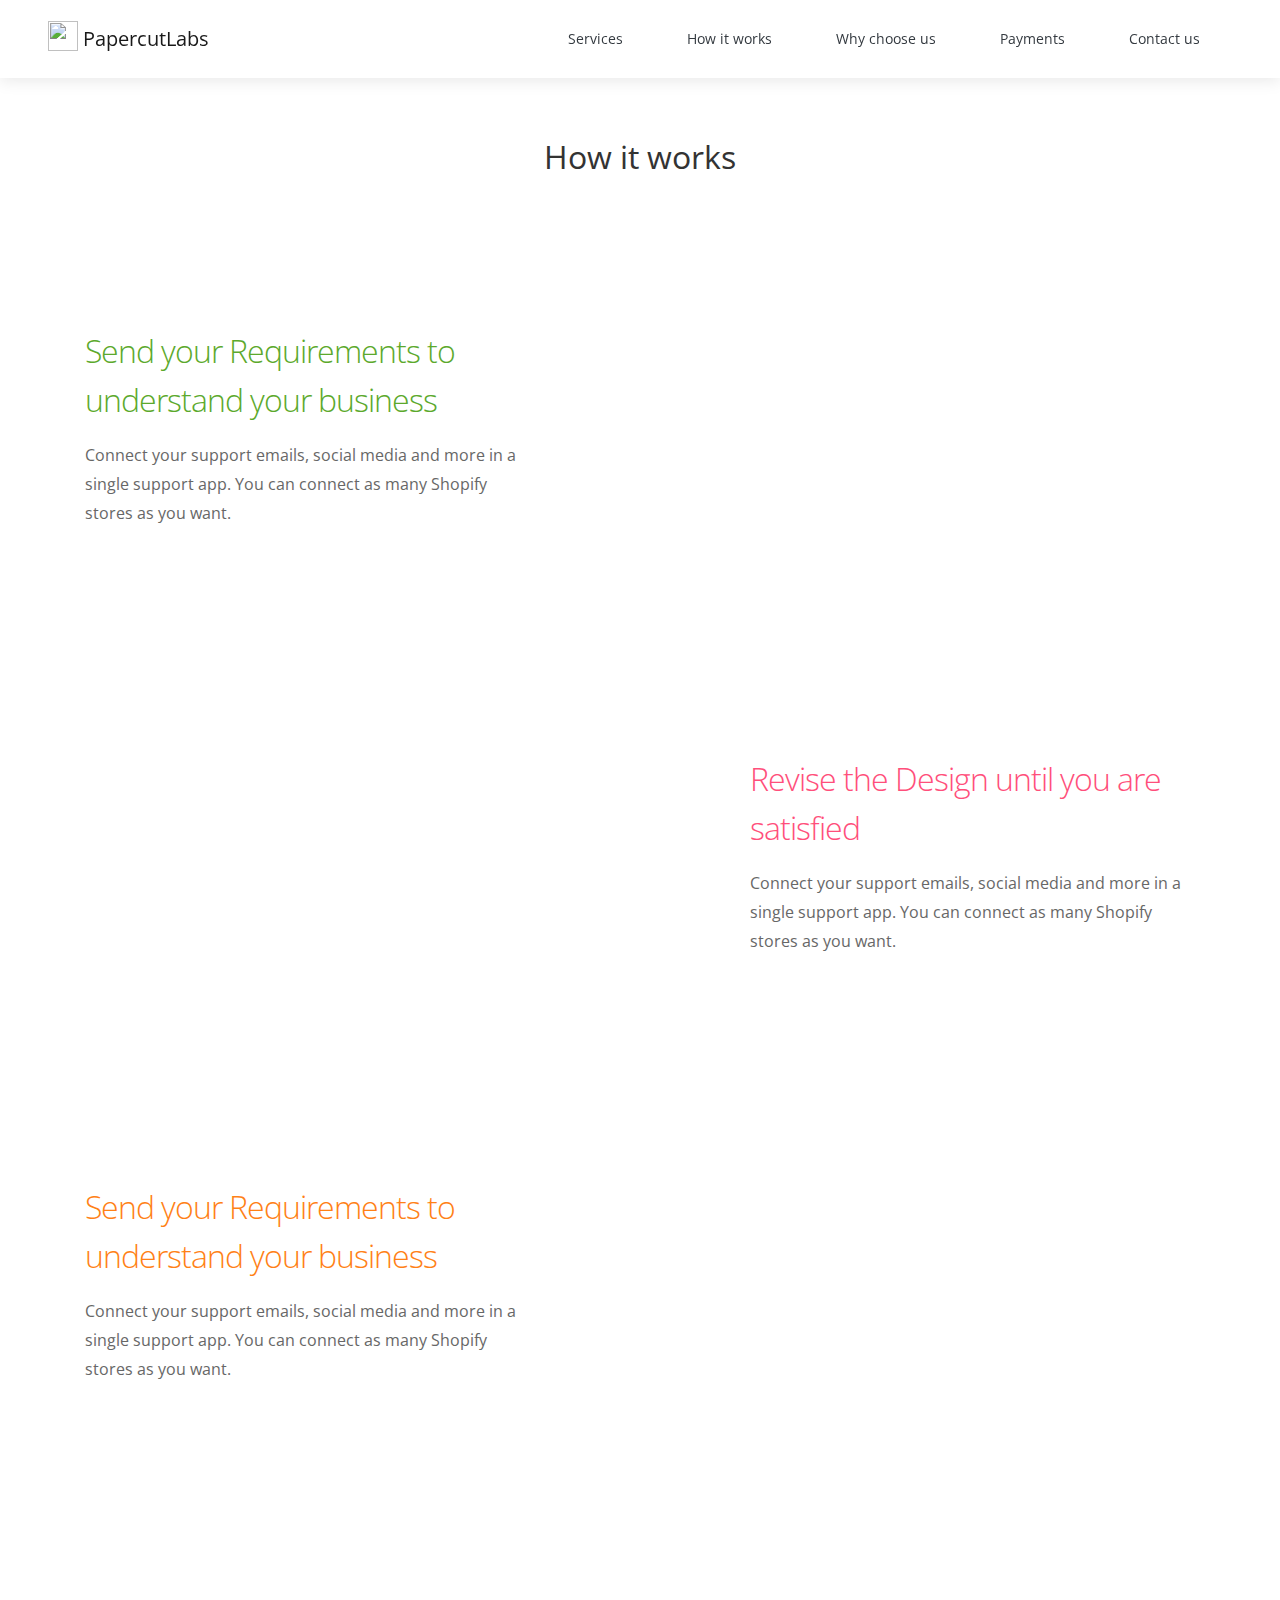
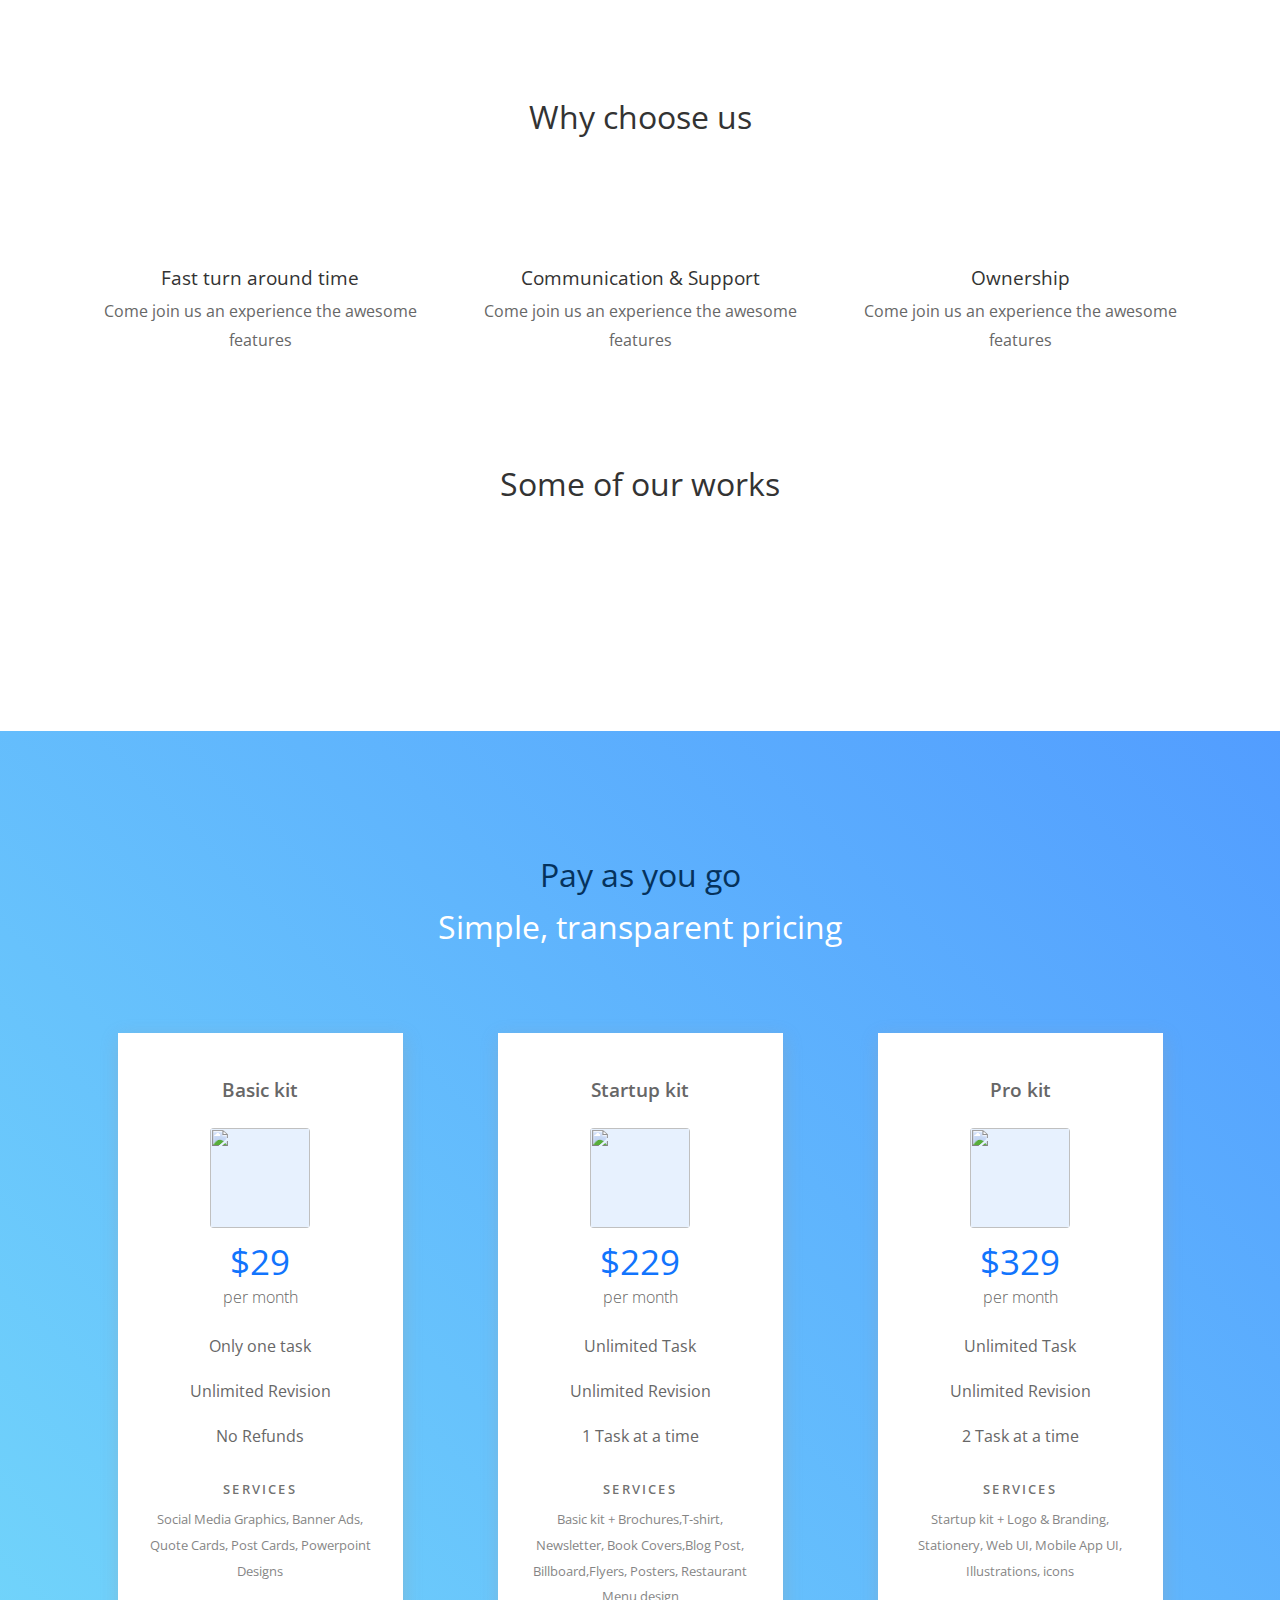
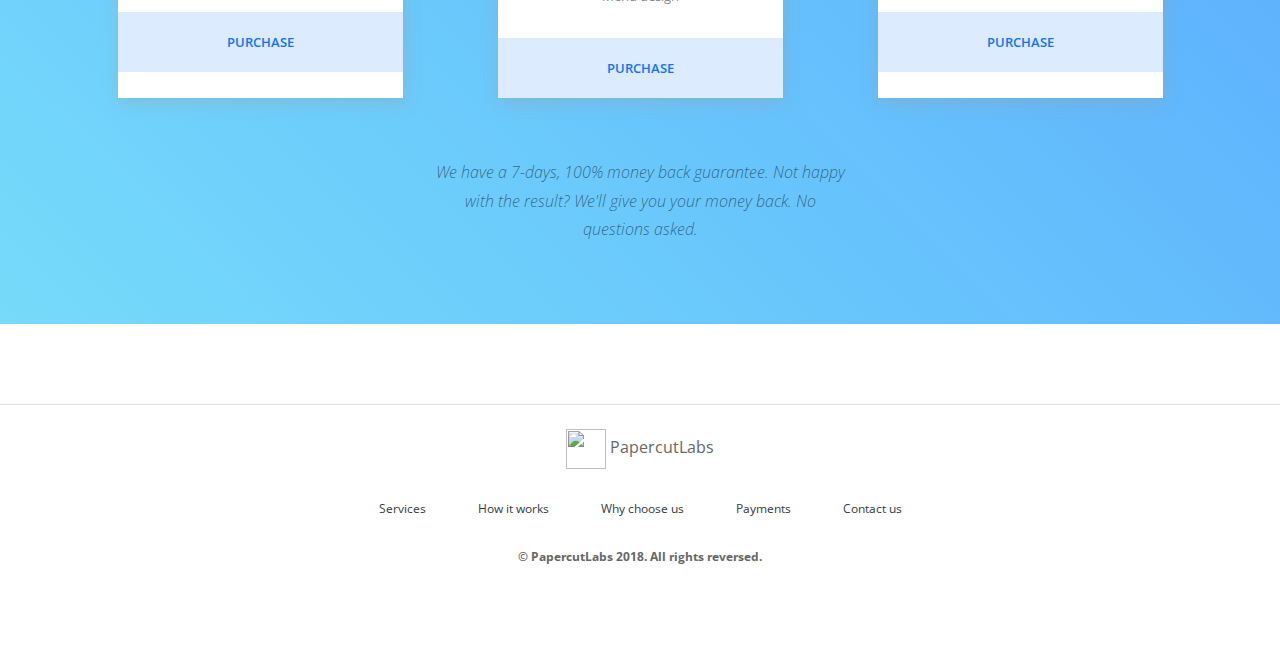
==== index.html @ 631c7479 "Footer added" ====
<!DOCTYPE html>
<html>
  <head>
    <meta charset="UTF-8"/>
    <meta name="viewport" content="width=device-width, initial-scale=1.0"/>
    <meta http-equiv="X-UA-Compatible" content="ie=edge"/>
    <link rel="stylesheet" href="https://maxcdn.bootstrapcdn.com/bootstrap/4.0.0/css/bootstrap.min.css"/>
    <link rel="stylesheet" href="https://fonts.googleapis.com/css?family=Open+Sans:300,400,600"/>
    <meta name="description" content="PapercutLabs Design Agency uses design, digital and social media for Branding. We are the top digital branding agency and design studio in Hyderabad. Search Engine Optimization, Branding, Graphic Design, Social Media Marketing, Website Design and Development, Digital Design Marketing, Product Design,Print Design and Logo Design are the various services that we offer."/>
    <meta name="description" content="PapercutLabs design Agency helps Brands and Businesses Gain a Competitive Advantage in the Connected World using digital, social media marketing and Design for Branding. Web and Mobile Design, Android Apps and iOS Development, Logo Design, Brand Strategy and Online Business Marketing are solutions we offer. We are the Best Digital Media Branding and Design agency in Hyderabad"/>
    <link rel="canonical" href="http://papercutlabs.co/"/>
    <meta property="og:locale" content="en_US"/>
    <meta property="og:type" content="website"/>
    <meta property="og:title" content="PapercutLabs Design Agency | Design and Branding Agency in Hyderabad."/>
    <meta property="og:description" content="PapercutLabs design Agency helps Brands and Businesses Gain a Competitive Advantage in the Connected World using affordable digital, social media marketing and Design for Branding. Web and Mobile Design, Android Apps and iOS Development, Logo Design, Brand Strategy and Online Business Marketing are solutions we offer. We are the Best Digital Media Branding and Design agency in Hyderabad."/>
    <meta property="og:url" content="http://papercutlabs.co/"/>
    <meta property="og:site_name" content="PapercutLabs design Agency"/>
    <meta name="twitter:card" content="summary"/>
    <meta name="twitter:description" content="PapercutLabs design Agency helps Brands and Businesses Gain a Competitive Advantage in the Connected World using affordable digital, social media marketing and Design for Branding. Web and Mobile Design, Android Apps and iOS Development, Logo Design, Brand Strategy and Online Business Marketing are solutions we offer. We are the Best Digital Media Branding and Design agency in Hyderabad."/>
    <meta name="twitter:title" content="PapercutLabs Design Agency | Design and Branding Agency in Hyderabad."/>
    <link rel="stylesheet" href="assets/css/main.css"/>
    <title>PapercutLabs Design Agency | Design and Branding Agency in Hyderabad.</title>
    <link rel="stylesheet" href="https://use.fontawesome.com/releases/v5.0.13/css/all.css" integrity="sha384-DNOHZ68U8hZfKXOrtjWvjxusGo9WQnrNx2sqG0tfsghAvtVlRW3tvkXWZh58N9jp" crossorigin="anonymous">
  </head>
  <body>
    <!-- header -->
    <nav class="navbar navbar-expand-lg navbar-light bg-white fixed-top header">
      <a class="navbar-brand" href="#">
        <img src="assets/img/papercut_logo.png" width="30" height="30" class="d-inline-block align-top" alt="">
        PapercutLabs
      </a>
      <button class="navbar-toggler" type="button" data-toggle="collapse" data-target="#navbarSupportedContent" aria-controls="navbarSupportedContent" aria-expanded="false" aria-label="Toggle navigation">
        <span class="navbar-toggler-icon"></span>
      </button>
    
      <div class="collapse navbar-collapse" id="navbarSupportedContent">
        <ul class="navbar-nav ml-auto">
          <li class="nav-item mx-4 fs-14">
            <a class="nav-link text-dark" href="#">Services</a>
          </li>
          <li class="nav-item mx-4 fs-14">
            <a class="nav-link text-dark" href="#how-it-works">How it works</a>
          </li>
          <li class="nav-item mx-4 fs-14">
            <a class="nav-link text-dark" href="#why-choose-us">Why choose us</a>
          </li>
          <li class="nav-item mx-4 fs-14">
            <a class="nav-link text-dark" href="#payments">Payments</a>
          </li>
          <li class="nav-item mx-4 fs-14">
            <a class="nav-link text-dark" href="#contact-us">Contact us</a>
          </li>
        </ul>
      </div>
    </nav>
    <!-- / header -->
    <div class="container">
      <section id="how-it-works" class="how-it-works pt-8">
        <div class="section-title text-center">
          <p>How it works</p>
        </div>
        <div class="row text-block">
          <div class="col-md-5"><img src="assets/img/rocket.png" alt=""/>
            <div class="para-title">
              <h1 class="heading-green">Send your Requirements to understand your business</h1>
            </div>
            <p>Connect your support emails, social media and more in a single support app. You can connect as many Shopify stores as you want. </p>
          </div>
          <div class="col-md-5 offset-md-2">
            <div class="content-img"><img src="assets/img/typing.png" alt="" class="img-fluid"/></div>
          </div>
        </div>
        <div class="row text-block">
          <div class="col-md-5">
            <div class="content-img"><img src="assets/img/explaining.png" alt="" class="img-fluid"/></div>
          </div>
          <div class="col-md-5 offset-md-2"><img src="assets/img/settings.png" alt=""/>
            <div class="para-title">
              <h1 class="heading-red">Revise the Design until you are satisfied</h1>
            </div>
            <p>Connect your support emails, social media and more in a single support app. You can connect as many Shopify stores as you want. </p>
          </div>
        </div>
        <div class="row text-block">
          <div class="col-md-5"><img src="assets/img/delivery.png" alt=""/>
            <div class="para-title">
              <h1 class="heading-orange">Send your Requirements to understand your business</h1>
            </div>
            <p>Connect your support emails, social media and more in a single support app. You can connect as many Shopify stores as you want. </p>
          </div>
          <div class="col-md-5 offset-md-2">
            <div class="content-img"><img src="assets/img/handshake.png" alt="" class="img-fluid"/></div>
          </div>
        </div>
      </section>
      <section id="why-choose-us" class="why-choose-us pt-8">
        <div class="section-title text-center">
          <p>Why choose us</p>
        </div>
        <div class="row text-block">
          <div class="col-md-4 text-center"><img src="assets/img/flash.png" alt=""/>
            <p class="head-title">Fast turn around time</p>
            <p class="content">Come join us an experience the awesome features</p>
          </div>
          <div class="col-md-4 text-center"><img src="assets/img/communication.png" alt=""/>
            <p class="head-title">Communication & Support</p>
            <p class="content">Come join us an experience the awesome features</p>
          </div>
          <div class="col-md-4 text-center"><img src="assets/img/badge.png" alt=""/>
            <p class="head-title">Ownership</p>
            <p class="content">Come join us an experience the awesome features</p>
          </div>
        </div>
      </section>
      <section class="our-work mb-80">
        <div class="section-title text-center">
          <p>Some of our works</p>
        </div>
        <div class="row img-grid">
          <div class="row mb-20">
            <div class="col-md-4 col-sm-12"><img src="assets/img/work1.png" alt=""/></div>
            <div class="col-md-4 col-sm-12"><img src="assets/img/work2.png" alt=""/></div>
            <div class="col-md-4 col-sm-12"><img src="assets/img/work3.png" alt=""/></div>
          </div>
          <div class="row">
            <div class="col-md-4 col-sm-12"><img src="assets/img/work21.png" alt=""/></div>
            <div class="col-md-4 col-sm-12"><img src="assets/img/work22.png" alt=""/></div>
            <div class="col-md-4 col-sm-12"><img src="assets/img/work2.png" alt=""/></div>
          </div>
        </div>
      </section>
    </div>
    <section id="payments" class="payments pt-8">
      <div class="container">
        <div class="section-title text-center">
          <p class="black-text">Pay as you go</p>
          <p class="normal-text">Simple, transparent pricing</p>
        </div>
        <div class="section-payments row justify-content-around">
          <div class="col-lg-3 col-sm-12 payment-card text-center">
            <p class="card-title">Basic kit</p><img src="" alt="" class="rounded"/>
            <p class="pricing">$29</p>
            <p class="per-month">per month</p>
            <ul class="task-list">
              <li>Only one task</li>
              <li>Unlimited Revision</li>
              <li>No Refunds</li>
            </ul>
            <div class="services">
              <p class="head-title">services</p>
              <p class="content">Social Media Graphics, Banner Ads, Quote Cards, Post Cards, Powerpoint Designs</p>
            </div><a href="#" class="btn btn-blue">purchase</a>
          </div>
          <div class="col-lg-3 col-sm-12 payment-card text-center">
            <p class="card-title">Startup kit</p><img src="" alt="" class="rounded"/>
            <p class="pricing">$229</p>
            <p class="per-month">per month</p>
            <ul class="task-list">
              <li>Unlimited Task</li>
              <li>Unlimited Revision</li>
              <li>1 Task at a time</li>
            </ul>
            <div class="services">
              <p class="head-title">services</p>
              <p class="content">Basic kit + Brochures,T-shirt, Newsletter, Book Covers,Blog Post, Billboard,Flyers, Posters, Restaurant Menu design</p>
            </div><a href="#" class="btn btn-blue">purchase</a>
          </div>
          <div class="col-lg-3 col-sm-12 payment-card text-center">
            <p class="card-title">Pro kit</p><img src="" alt="" class="rounded"/>
            <p class="pricing">$329</p>
            <p class="per-month">per month</p>
            <ul class="task-list">
              <li>Unlimited Task</li>
              <li>Unlimited Revision</li>
              <li>2 Task at a time</li>
            </ul>
            <div class="services">
              <p class="head-title">services</p>
              <p class="content">Startup kit + Logo & Branding, Stationery, Web UI, Mobile App UI, Illustrations, icons</p>
            </div><a href="#" class="btn btn-blue">purchase</a>
          </div>
        </div>
        <div class="note text-center">
          <p>We have a 7-days, 100% money back guarantee. Not happy with the result? We'll give you your money back. No questions asked.</p>
        </div>
      </div>
    </section>
    <!-- Footer -->
    <section class="border-top mb-0 p-4 text-center">
      <img src="assets/img/papercut_logo.png" width="40" height="40" /> PapercutLabs 
      <div class="m-4">
        <a href="#services" class="fs-12 text-dark mx-4">Services</a>
        <a href="#how-it-works" class="fs-12 text-dark mx-4">How it works</a>
        <a href="#why-choose-us" class="fs-12 text-dark mx-4">Why choose us</a>
        <a href="#payments" class="fs-12 text-dark mx-4">Payments</a>
        <a href="#contact-us" class="fs-12 text-dark mx-4">Contact us</a>
      </div>
      <div class="fs-12 font-weight-bold">
        &copy; PapercutLabs 2018. All rights reversed.
      </div>
      <div class="m-4">
        <i class="fab fa-facebook-square mx-3"></i>
        <i class="fab fa-twitter mx-3"></i>
        <i class="fab fa-instagram mx-3"></i>
      </div>
    </section>
    <!-- / Footer -->
    <script type="text/javascript" src="https://cdnjs.cloudflare.com/ajax/libs/smooth-scroll/12.1.5/js/smooth-scroll.min.js"></script>
    <script>var scroll = new SmoothScroll('a[href*="#"]');</script>
  </body>
</html>
---- assets/css/main.css ----
@font-face {
  font-family: 'Fira Sans';
  font-style: normal;
  font-weight: 400;
  src: local("Fira Sans"), local("FiraSans-Regular"), url(http://fonts.gstatic.com/s/firasans/v5/EjsrzDkQUQCDwsBtLpcVQZBw1xU1rKptJj_0jans920.woff2) format("woff2");
  unicode-range: U+0000-00FF, U+0131, U+0152-0153, U+02C6, U+02DA, U+02DC, U+2000-206F, U+2074, U+20AC, U+2212, U+2215, U+E0FF, U+EFFD, U+F000; }

@font-face {
  font-family: 'Fira Sans';
  font-style: normal;
  font-weight: 700;
  src: local("Fira Sans Bold"), local("FiraSans-Bold"), url(http://fonts.gstatic.com/s/firasans/v5/DugPdSljmOTocZOR2CItOhampu5_7CjHW5spxoeN3Vs.woff2) format("woff2");
  unicode-range: U+0000-00FF, U+0131, U+0152-0153, U+02C6, U+02DA, U+02DC, U+2000-206F, U+2074, U+20AC, U+2212, U+2215, U+E0FF, U+EFFD, U+F000; }

@font-face {
  font-family: 'Fira Mono';
  font-style: normal;
  font-weight: 400;
  src: local("Fira Mono"), local("FiraMono"), url(http://fonts.gstatic.com/s/firamono/v3/SlRWfq1zeqXiYWAN-lnG-pBw1xU1rKptJj_0jans920.woff2) format("woff2");
  unicode-range: U+0000-00FF, U+0131, U+0152-0153, U+02C6, U+02DA, U+02DC, U+2000-206F, U+2074, U+20AC, U+2212, U+2215, U+E0FF, U+EFFD, U+F000; }

/*! normalize.css v3.0.2 | MIT License | git.io/normalize */
html {
  font-family: sans-serif;
  -ms-text-size-adjust: 100%;
  -webkit-text-size-adjust: 100%; }

body {
  margin: 0; }

article,
aside,
details,
figcaption,
figure,
footer,
header,
hgroup,
main,
menu,
nav,
section,
summary {
  display: block; }

audio,
canvas,
progress,
video {
  display: inline-block;
  vertical-align: baseline; }

audio:not([controls]) {
  display: none;
  height: 0; }

[hidden],
template {
  display: none; }

a {
  background-color: transparent; }

a:active,
a:hover {
  outline: 0; }

abbr[title] {
  border-bottom: 1px dotted; }

b,
strong {
  font-weight: bold; }

dfn {
  font-style: italic; }

h1 {
  font-size: 2em;
  margin: 0.67em 0; }

mark {
  background: #ff0;
  color: #000; }

small {
  font-size: 80%; }

sub,
sup {
  font-size: 75%;
  line-height: 0;
  position: relative;
  vertical-align: baseline; }

sup {
  top: -0.5em; }

sub {
  bottom: -0.25em; }

img {
  border: 0; }

svg:not(:root) {
  overflow: hidden; }

figure {
  margin: 1em 40px; }

hr {
  -moz-box-sizing: content-box;
  box-sizing: content-box;
  height: 0; }

pre {
  overflow: auto; }

code,
kbd,
pre,
samp {
  font-family: monospace, monospace;
  font-size: 1em; }

button,
input,
optgroup,
select,
textarea {
  color: inherit;
  font: inherit;
  margin: 0; }

button {
  overflow: visible; }

button,
select {
  text-transform: none; }

button,
html input[type="button"],
input[type="reset"],
input[type="submit"] {
  -webkit-appearance: button;
  cursor: pointer; }

button[disabled],
html input[disabled] {
  cursor: default; }

button::-moz-focus-inner,
input::-moz-focus-inner {
  border: 0;
  padding: 0; }

input {
  line-height: normal; }

input[type="checkbox"],
input[type="radio"] {
  box-sizing: border-box;
  padding: 0; }

input[type="number"]::-webkit-inner-spin-button,
input[type="number"]::-webkit-outer-spin-button {
  height: auto; }

input[type="search"] {
  -webkit-appearance: textfield;
  -moz-box-sizing: content-box;
  -webkit-box-sizing: content-box;
  box-sizing: content-box; }

input[type="search"]::-webkit-search-cancel-button,
input[type="search"]::-webkit-search-decoration {
  -webkit-appearance: none; }

fieldset {
  border: 1px solid #c0c0c0;
  margin: 0 2px;
  padding: 0.35em 0.625em 0.75em; }

legend {
  border: 0;
  padding: 0; }

textarea {
  overflow: auto; }

optgroup {
  font-weight: bold; }

table {
  border-collapse: collapse;
  border-spacing: 0; }

td,
th {
  padding: 0; }

body {
  background-color: white;
  font-size: 16px;
  line-height: 1.6;
  font-family: 'Open Sans',sans-serif;
  color: #333;
  -webkit-font-smoothing: antialiased;
  -webkit-text-size-adjust: 100%; }

::selection {
  background: #FFF498; }

::-moz-selection {
  background: #FFF498; }

img::selection {
  background: transparent; }

img::-moz-selection {
  background: transparent; }

body {
  -webkit-tap-highlight-color: #FFF498; }

a {
  color: #0074D9;
  text-decoration: none;
  outline: 0; }
  a:hover, a:focus {
    color: #40a6ff; }

.gigantic, .huge, .large, .bigger, .big,
h1, h2, h3, h4, h5, h6 {
  color: #222;
  font-weight: bold; }

.gigantic {
  font-size: 110px;
  line-height: 1.09;
  letter-spacing: -2px; }

.huge, h1 {
  font-size: 68px;
  line-height: 1.05;
  letter-spacing: -1px; }

.large, h2 {
  font-size: 42px;
  line-height: 1.14; }

.bigger, h3 {
  font-size: 26px;
  line-height: 1.38; }

.big, h4 {
  font-size: 22px;
  line-height: 1.38; }

.small, small {
  font-size: 10px;
  line-height: 1.2; }

p {
  margin: 0 0 20px 0; }

em {
  font-style: italic; }

strong {
  font-weight: bold; }

hr {
  border: solid #ddd;
  border-width: 1px 0 0;
  clear: both;
  margin: 10px 0 30px;
  height: 0; }

.button,
button,
input[type="submit"],
input[type="reset"],
input[type="button"] {
  display: inline-block;
  height: 38px;
  padding: 0 30px;
  color: #555;
  text-align: center;
  font-size: 11px;
  font-weight: 600;
  line-height: 38px;
  letter-spacing: .1rem;
  text-transform: uppercase;
  text-decoration: none;
  white-space: nowrap;
  background-color: transparent;
  border-radius: 4px;
  border: 1px solid #bbb;
  cursor: pointer;
  box-sizing: border-box; }
  .button:hover, .button:active, .button:focus,
  button:hover,
  button:active,
  button:focus,
  input[type="submit"]:hover,
  input[type="submit"]:active,
  input[type="submit"]:focus,
  input[type="reset"]:hover,
  input[type="reset"]:active,
  input[type="reset"]:focus,
  input[type="button"]:hover,
  input[type="button"]:active,
  input[type="button"]:focus {
    color: #333;
    border-color: #888;
    outline: 0; }

.name-lockup {
  display: -webkit-inline-box;
  display: -webkit-inline-flex;
  display: -ms-inline-flexbox;
  display: inline-flex;
  -webkit-box-align: center;
  -webkit-align-items: center;
  -ms-flex-align: center;
  align-items: center; }

.avatar {
  width: 80px;
  height: 80px;
  border-radius: 50%;
  margin-right: 10px;
  -webkit-flex-shrink: 0;
  -ms-flex-negative: 0;
  flex-shrink: 0; }

.fork-tag {
  position: absolute;
  top: 10px;
  right: -10px;
  background: #0074D9;
  color: white;
  padding: 2px 6px;
  transition: all 0.3s ease-in-out;
  transform-origin: top right; }
  .fork-tag:hover {
    color: white;
    animation: wiggle 0.4s linear 1; }

@keyframes wiggle {
  0% {
    transform: rotate(0deg); }
  20% {
    transform: rotate(8deg); }
  50% {
    transform: rotate(-8deg); }
  80% {
    transform: rotate(8deg); }
  100% {
    transform: rotate(0deg); } }

.flex-video {
  height: 0;
  margin-bottom: 0.88889rem;
  overflow: hidden;
  padding-bottom: 56%;
  position: relative; }

.flex-video iframe,
.flex-video object,
.flex-video embed,
.flex-video video {
  height: 100%;
  position: absolute;
  top: 0;
  width: 100%;
  left: 0; }

.mb-10 {
  margin-bottom: 10px; }

.mb-20 {
  margin-bottom: 20px; }

.mb-30 {
  margin-bottom: 30px; }

.mb-40 {
  margin-bottom: 40px; }

.mb-50 {
  margin-bottom: 50px; }

.mb-60 {
  margin-bottom: 60px; }

.mb-80 {
  margin-bottom: 80px; }

body {
  font-family: 'Open Sans', sans-serif;
  font-weight: 400;
  font-size: 1rem;
  color: #676767;
  line-height: 1.8;
  overflow-x: hidden;
  width: 100%; }

section {
  margin-bottom: 80px; }
  section .section-title {
    margin-bottom: 90px; }
    section .section-title p {
      color: #333;
      font-size: 32px; }

.heading-green {
  color: #5CA92C; }

.heading-red {
  color: #FF4F7B; }

.heading-orange {
  color: #FF8116; }

.how-it-works .text-block {
  margin-bottom: 120px; }
  .how-it-works .text-block .para-title h1 {
    font-size: 2rem;
    font-weight: 300;
    margin-bottom: 16px;
    line-height: 1.55; }
  .how-it-works .text-block .content-img {
    width: 470px;
    height: 308px;
    border-radius: 38px; }

.black {
  background-color: #333;
  width: 500px;
  height: 200px; }

.blue {
  background-color: #0074D9;
  width: 500px;
  height: 200px; }

.green {
  background-color: #2ECC40;
  width: 500px;
  height: 200px; }

.why-choose-us .text-block img {
  margin-bottom: 33px; }

.why-choose-us .text-block p.head-title {
  font-size: 1.2rem;
  color: #333;
  margin-bottom: 10px !important;
  font-weight: 400;
  line-height: 1; }

section.payments {
  background-color: #75dbfa;
  background: -webkit-linear-gradient(45deg, #75dbfa 0%, #529dff 100%);
  z-index: -1000;
  padding: 60px; }
  section.payments p.black-text {
    color: #05325C;
    line-height: 1; }
  section.payments p.normal-text {
    color: white;
    line-height: 1; }
  section.payments .section-payments {
    margin-bottom: 60px; }
  section.payments .payment-card {
    background: white;
    padding: 0;
    box-shadow: 1px 5px 17px rgba(154, 154, 154, 0.33); }
    section.payments .payment-card p.card-title {
      font-size: 1.2rem;
      font-weight: 600;
      margin-bottom: 20px;
      margin-top: 40px; }
    section.payments .payment-card img {
      width: 100px;
      height: 100px;
      background: #E7F1FE;
      border-radius: 50px;
      margin-bottom: 16px; }
    section.payments .payment-card p.pricing {
      color: #1174FD;
      font-size: 2.2rem;
      line-height: 1;
      margin-bottom: 4px; }
    section.payments .payment-card p.per-month {
      font-weight: 300; }
    section.payments .payment-card ul.task-list {
      list-style: none;
      padding-left: 0;
      margin-bottom: 28px; }
      section.payments .payment-card ul.task-list li {
        margin-bottom: 16px; }
    section.payments .payment-card .services p.head-title {
      color: rgba(51, 51, 51, 0.7);
      font-size: .8rem;
      text-transform: uppercase;
      letter-spacing: 2.2px;
      font-weight: 600;
      margin-bottom: 0; }
    section.payments .payment-card .services p.content {
      font-size: .8rem;
      line-height: 2;
      color: #333;
      opacity: .6;
      padding: 28px;
      margin-top: -22px;
      margin-bottom: 0; }
  section.payments a.btn {
    width: 100%;
    padding: 20px 40px;
    background-color: #1174fd24;
    text-transform: uppercase;
    font-weight: 600;
    font-size: .8rem;
    line-height: normal;
    color: #1174FD;
    border-radius: 0; }
  section.payments .note {
    width: 420px;
    margin: 0 auto; }
    section.payments .note p {
      font-size: 1rem;
      font-weight: 300;
      font-style: italic;
      text-align: center;
      color: #030e218c; }

.fs-12 {
  font-size: 12px !important;
}
.fs-14 {
  font-size: 14px !important;
}
.header {
  box-shadow: 0 .1rem 1rem rgba(0,0,0,.1) !important; 
  padding: 1rem 3rem;
}
.pt-8 {
  padding-top: 8rem !important;
}
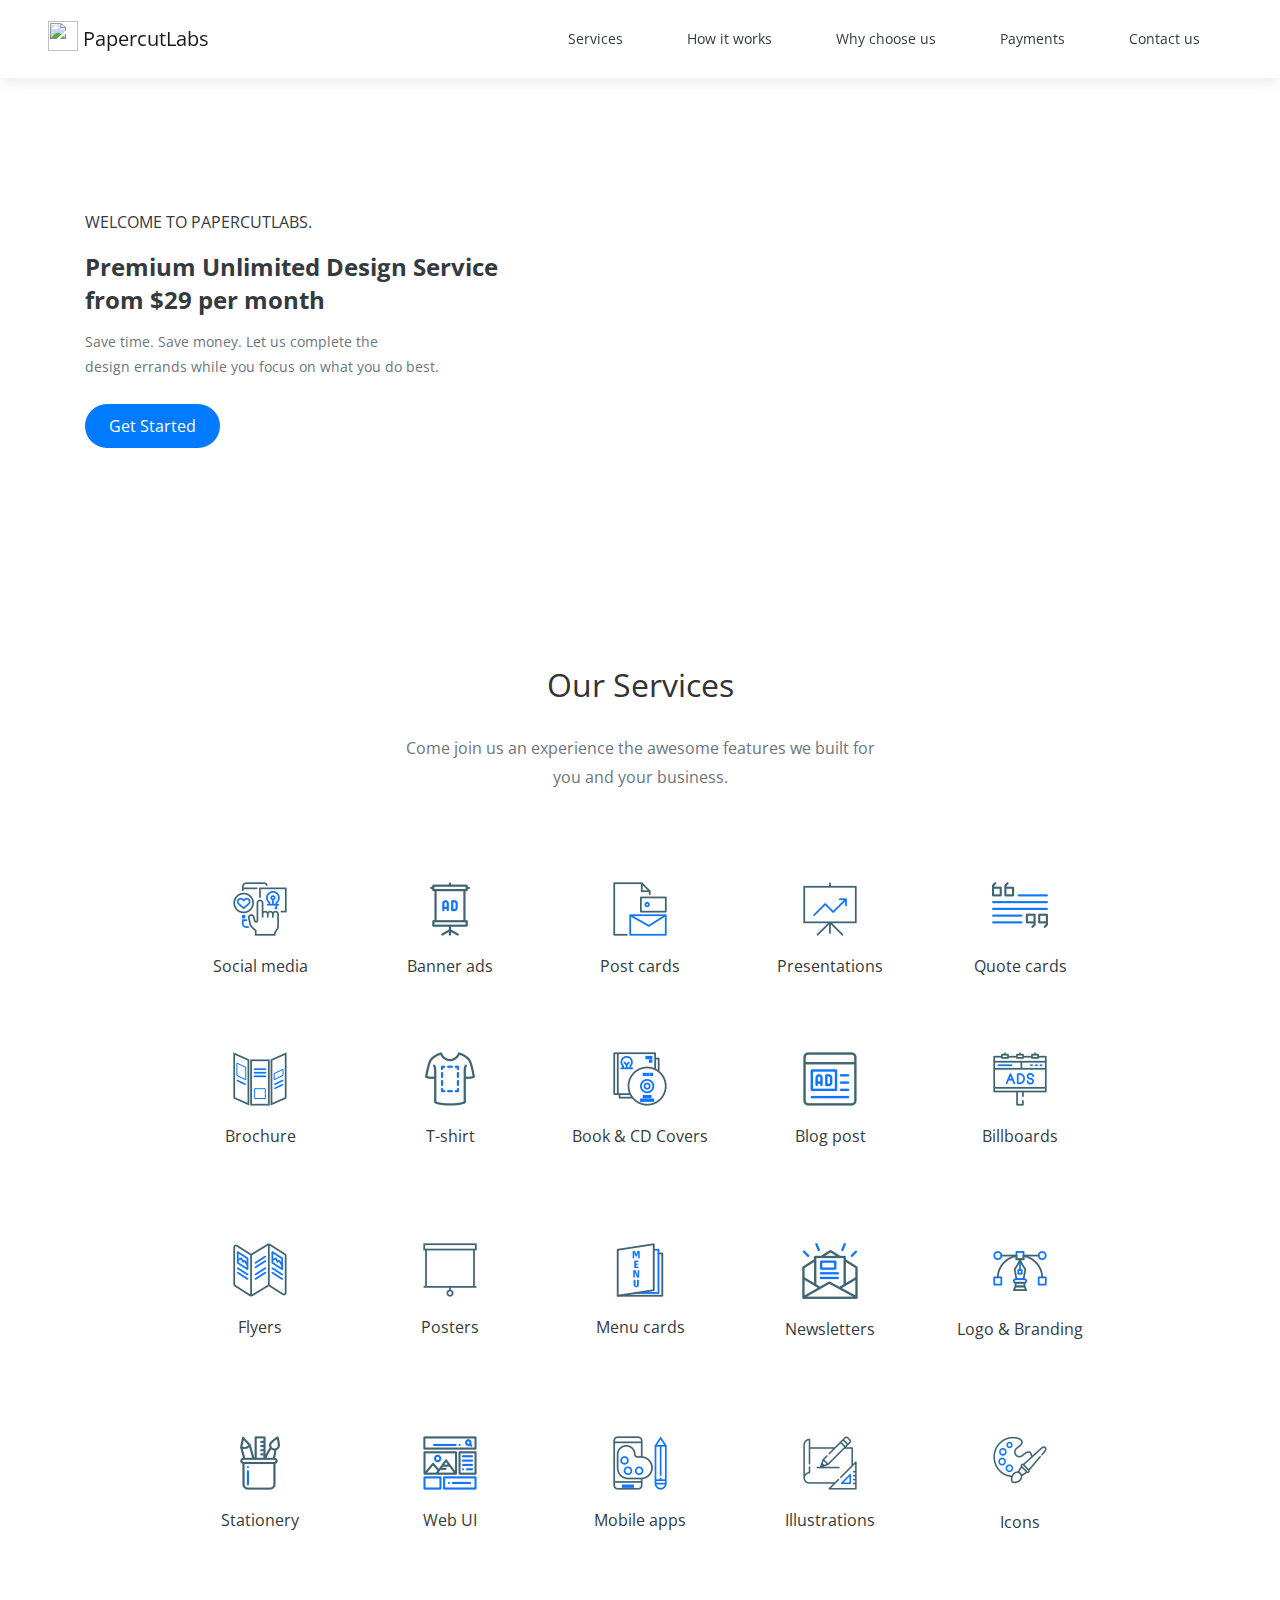
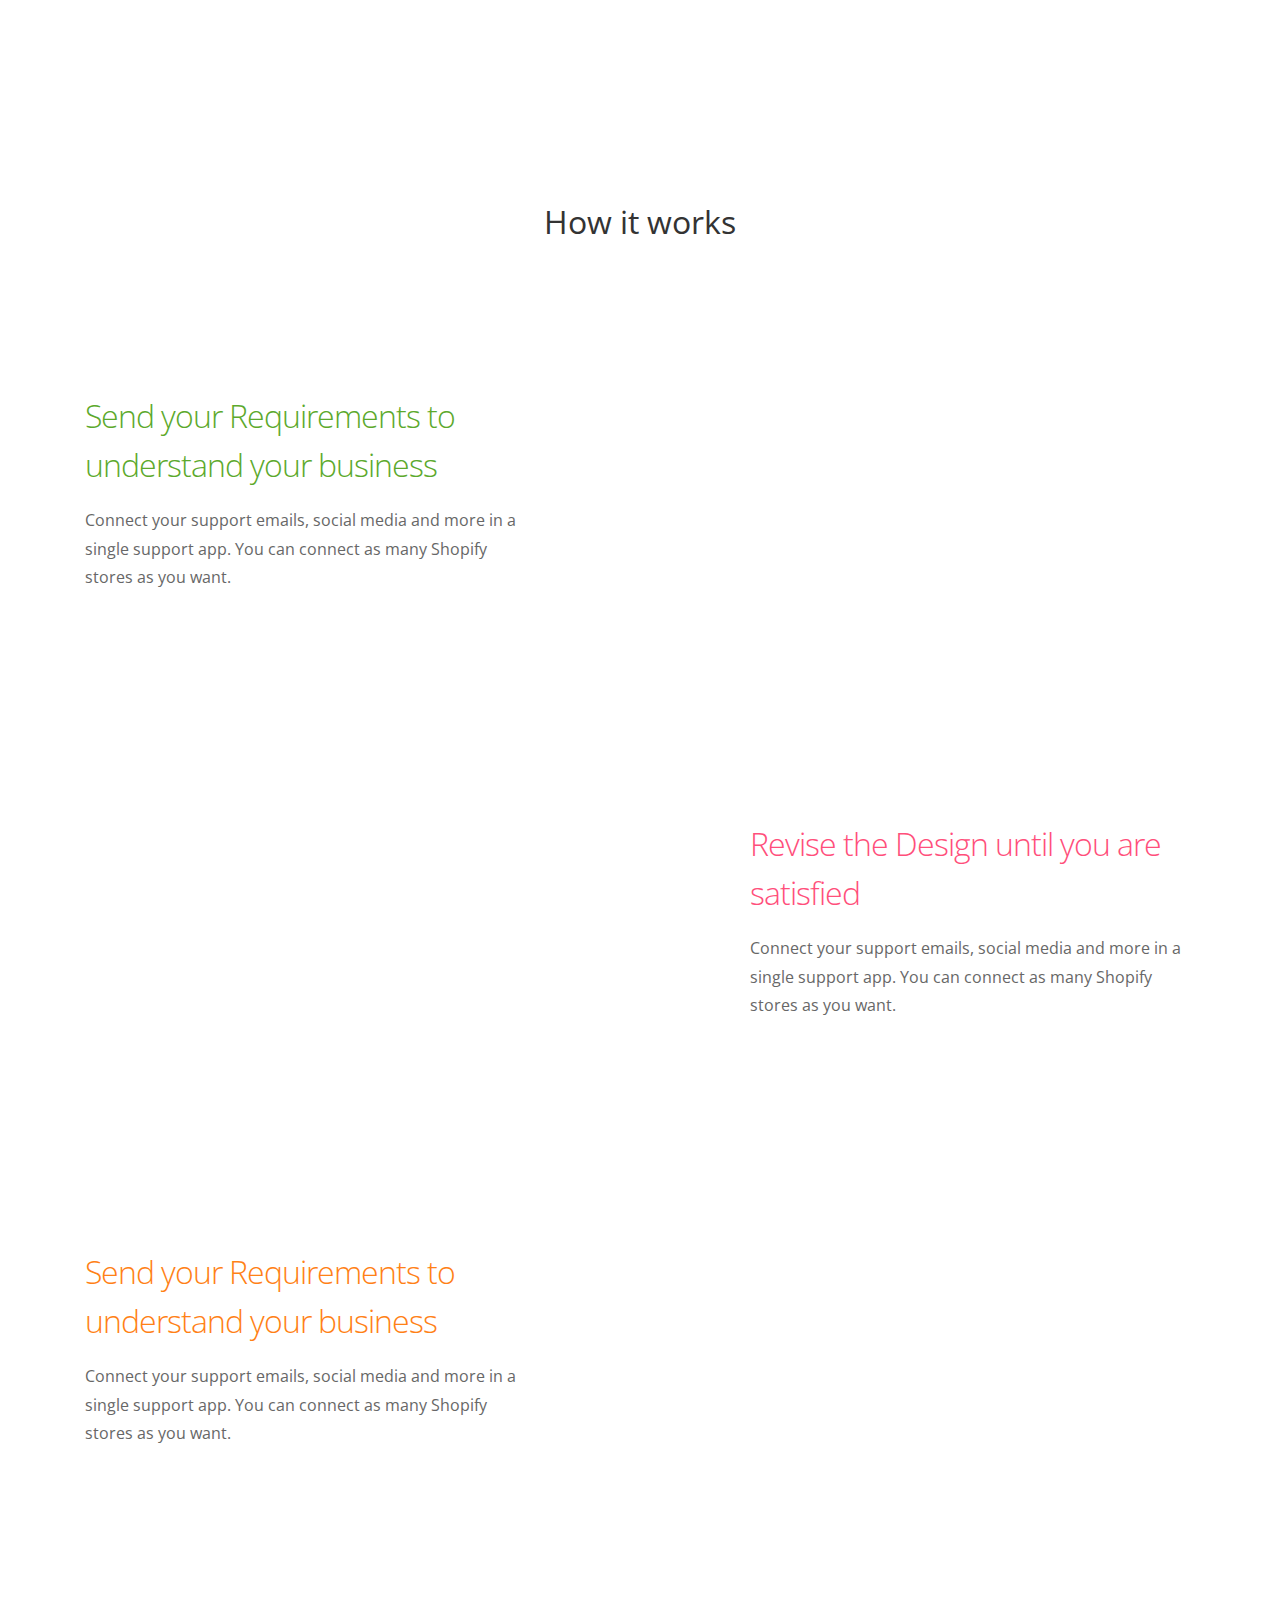
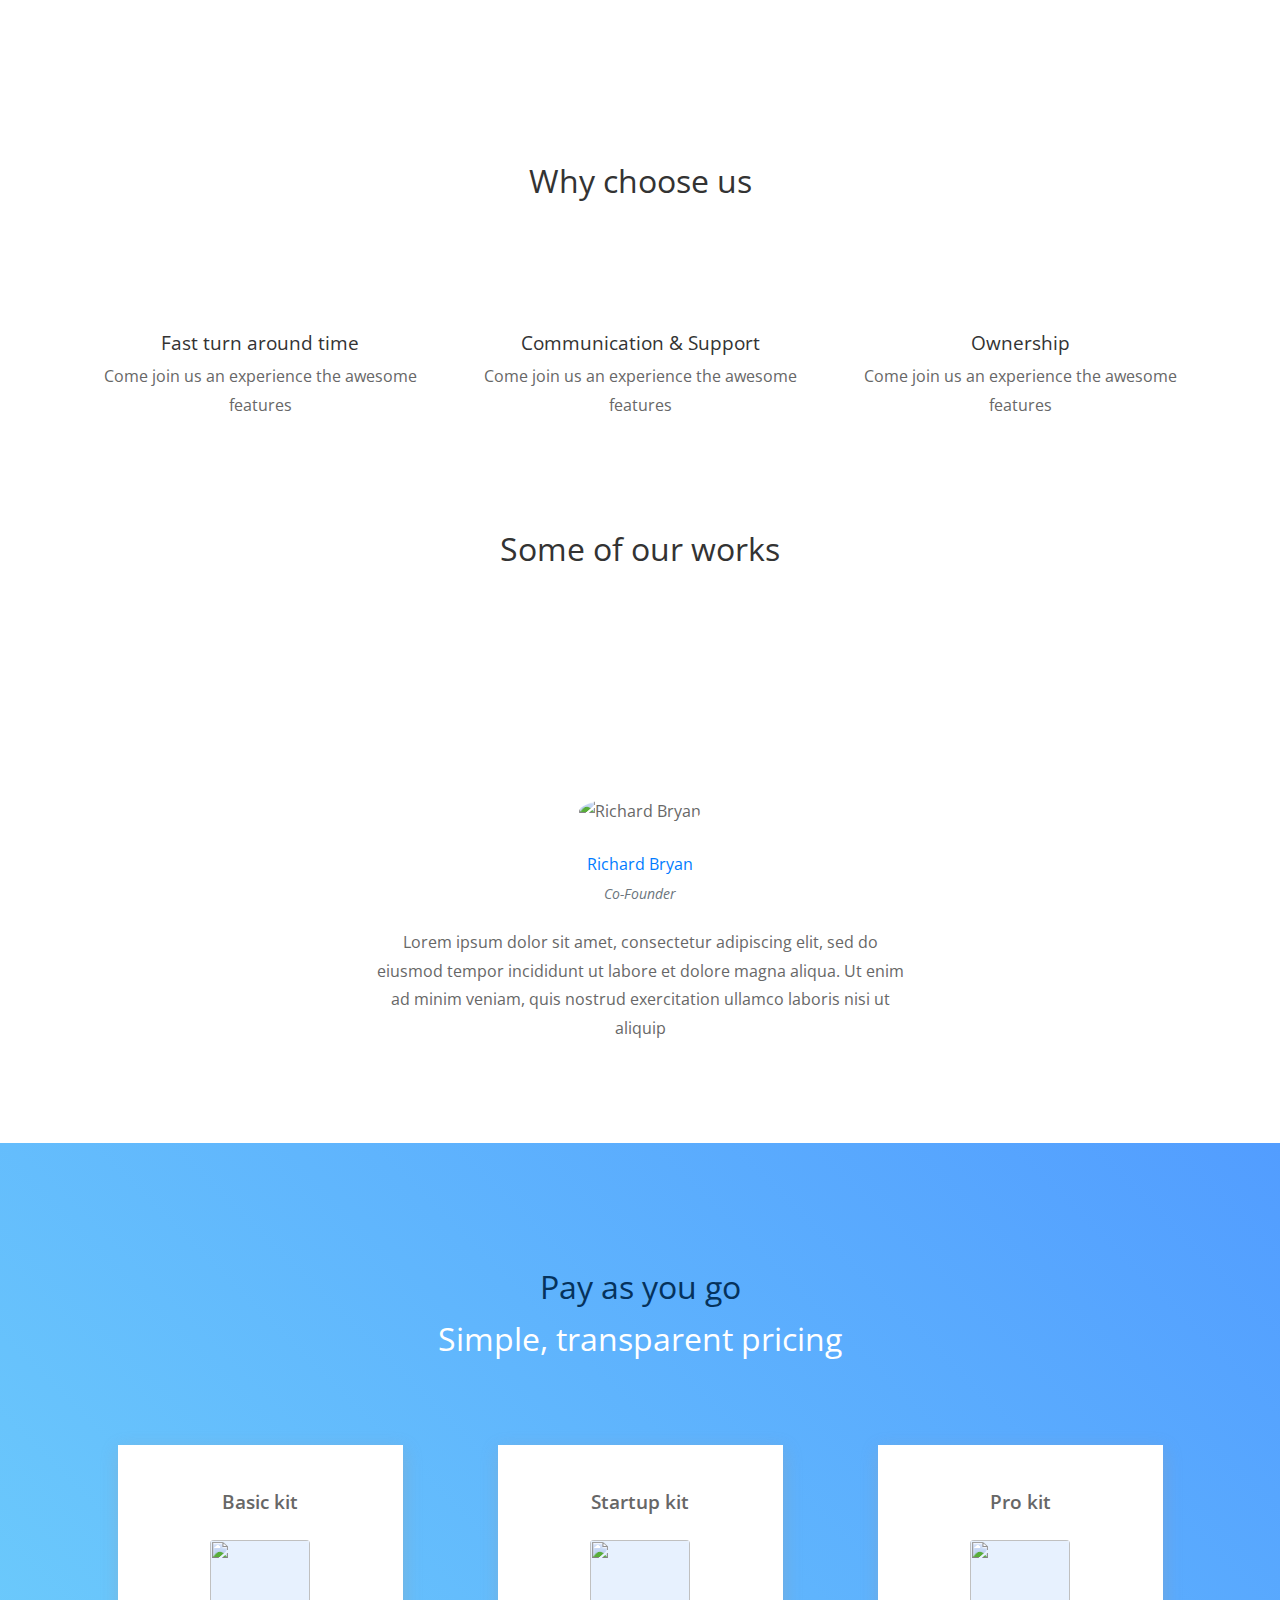
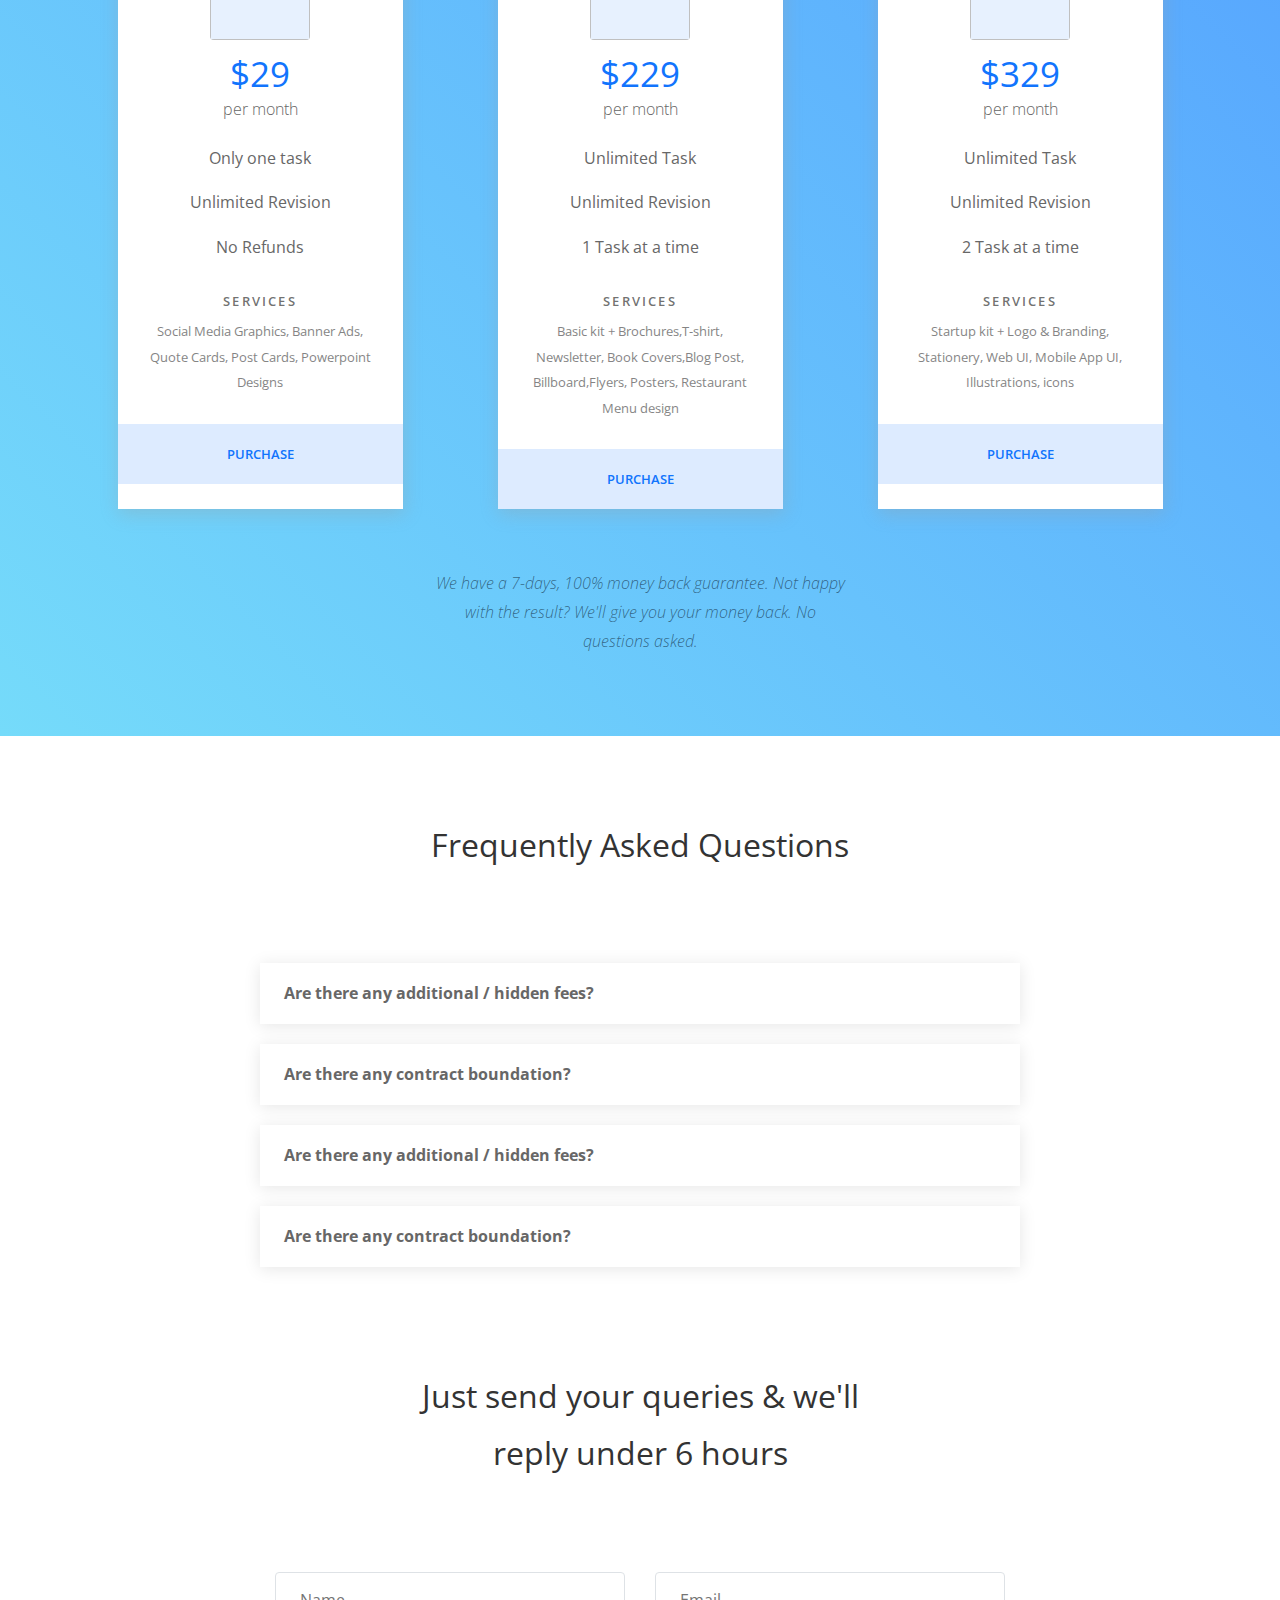
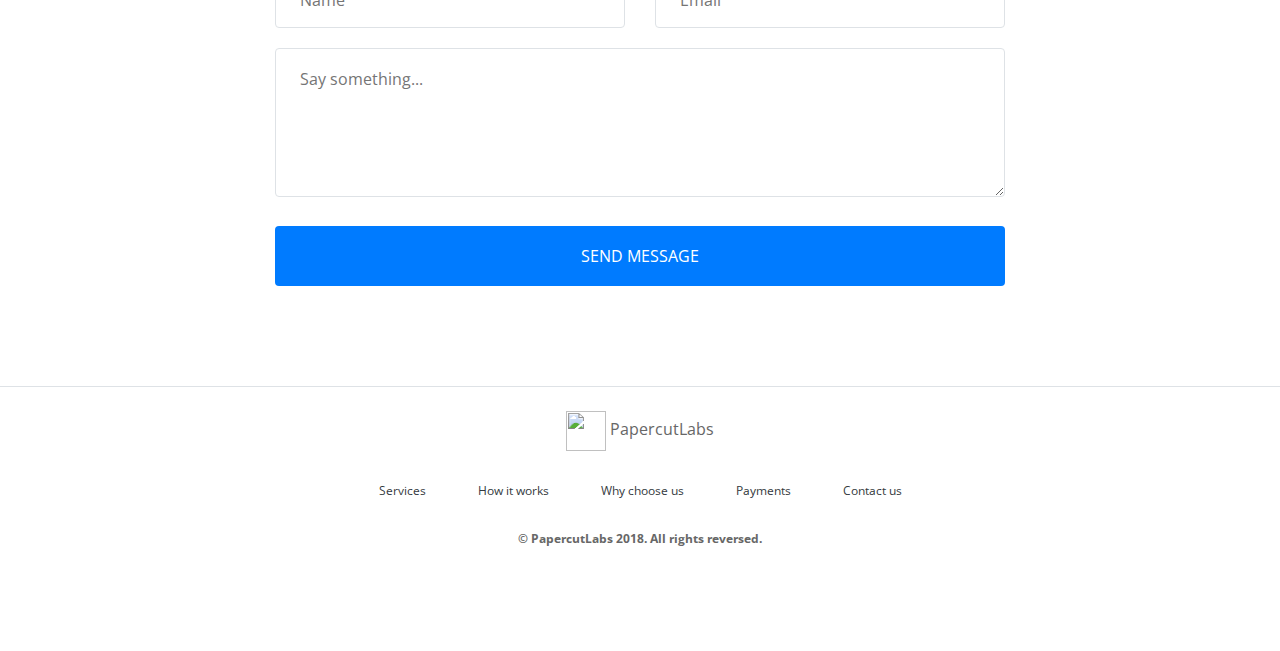
==== commit 2dfd5aba: "Merge pull request #1 from ThakurBallary/master" ====
--- a/index.html
+++ b/index.html
@@ -4,6 +4,7 @@
     <meta charset="UTF-8"/>
     <meta name="viewport" content="width=device-width, initial-scale=1.0"/>
     <meta http-equiv="X-UA-Compatible" content="ie=edge"/>
+    <link rel="shortcut icon" href="assets/img/papercut_logo.png" />
     <link rel="stylesheet" href="https://maxcdn.bootstrapcdn.com/bootstrap/4.0.0/css/bootstrap.min.css"/>
     <link rel="stylesheet" href="https://fonts.googleapis.com/css?family=Open+Sans:300,400,600"/>
     <meta name="description" content="PapercutLabs Design Agency uses design, digital and social media for Branding. We are the top digital branding agency and design studio in Hyderabad. Search Engine Optimization, Branding, Graphic Design, Social Media Marketing, Website Design and Development, Digital Design Marketing, Product Design,Print Design and Logo Design are the various services that we offer."/>
@@ -24,7 +25,7 @@
   </head>
   <body>
     <!-- header -->
-    <nav class="navbar navbar-expand-lg navbar-light bg-white fixed-top header">
+    <nav class="navbar navbar-expand-lg navbar-light bg-white fixed-top shadow" style="padding: 1rem 3rem;">
       <a class="navbar-brand" href="#">
         <img src="assets/img/papercut_logo.png" width="30" height="30" class="d-inline-block align-top" alt="">
         PapercutLabs
@@ -36,7 +37,7 @@
       <div class="collapse navbar-collapse" id="navbarSupportedContent">
         <ul class="navbar-nav ml-auto">
           <li class="nav-item mx-4 fs-14">
-            <a class="nav-link text-dark" href="#">Services</a>
+            <a class="nav-link text-dark" href="#services">Services</a>
           </li>
           <li class="nav-item mx-4 fs-14">
             <a class="nav-link text-dark" href="#how-it-works">How it works</a>
@@ -55,6 +56,127 @@
     </nav>
     <!-- / header -->
     <div class="container">
+      <!-- welcome -->
+      <section class="welcome pt-8">
+        <div class="row mt-5">
+          <div class="col-md-5">
+            <div class="text-dark">
+              WELCOME TO PAPERCUTLABS.
+            </div>
+            <div class="font-weight-bold fs-24 my-2 text-dark">
+              Premium Unlimited Design Service
+              <div style="margin-top: -10px">
+                from $29 per month
+              </div>
+            </div>
+            <div class="fs-14 text-secondary">
+              Save time. Save money. Let us complete the<br/> design errands while you focus on what you do best.
+            </div>
+            <a href="#" class="d-inline-flex mt-4 px-4 py-2 text-white btn-primary">
+              Get Started
+            </a>
+          </div>
+        </div>
+      </section>
+      <!-- / welcome -->
+      <!-- services -->
+      <section id="services" class="pt-8">
+        <div class="section-title text-center">
+          <p>Our Services</p>
+          <div class="text-secondary">
+            Come join us an experience the awesome features we built for <br/> you and your business.
+          </div>
+        </div>
+        <div class="row text-center mb-4">
+          <div class="offset-md-1 col-md-2">
+            <img src="assets/img/icons/social_media.png" />
+            <p class="text-dark m-3">Social media</p>
+          </div>
+          <div class="col-md-2">
+            <img src="assets/img/icons/banner_ads.png" />
+            <p class="text-dark m-3">Banner ads</p>
+          </div>
+          <div class="col-md-2">
+            <img src="assets/img/icons/post_cards.png" />
+            <p class="text-dark m-3">Post cards</p>
+          </div>
+          <div class="col-md-2">
+            <img src="assets/img/icons/presentations.png" />
+            <p class="text-dark m-3">Presentations</p>
+          </div>
+          <div class="col-md-2">
+            <img src="assets/img/icons/quotes.png" />
+            <p class="text-dark m-4">Quote cards</p>
+          </div>
+        </div>
+        <div class="row text-center my-4 py-4">
+          <div class="offset-md-1 col-md-2">
+            <img src="assets/img/icons/broucher.png" />
+            <p class="text-dark m-3">Brochure</p>
+          </div>
+          <div class="col-md-2">
+            <img src="assets/img/icons/t-shirt.png" />
+            <p class="text-dark m-3">T-shirt</p>
+          </div>
+          <div class="col-md-2">
+            <img src="assets/img/icons/book_cd_cover.png" />
+            <p class="text-dark mt-3">Book & CD Covers</p>
+          </div>
+          <div class="col-md-2">
+            <img src="assets/img/icons/blog_post.png" />
+            <p class="text-dark m-3">Blog post</p>
+          </div>
+          <div class="col-md-2">
+            <img src="assets/img/icons/billboards.png" />
+            <p class="text-dark m-3">Billboards</p>
+          </div>
+        </div>
+        <div class="row text-center my-4 py-4">
+          <div class="offset-md-1 col-md-2">
+            <img src="assets/img/icons/flyers.png" />
+            <p class="text-dark m-3">Flyers</p>
+          </div>
+          <div class="col-md-2">
+            <img src="assets/img/icons/posters.png" />
+            <p class="text-dark m-3">Posters</p>
+          </div>
+          <div class="col-md-2">
+            <img src="assets/img/icons/menu.png" />
+            <p class="text-dark m-3">Menu cards</p>
+          </div>
+          <div class="col-md-2">
+            <img src="assets/img/icons/newsletter.png" />
+            <p class="text-dark m-3">Newsletters</p>
+          </div>
+          <div class="col-md-2">
+            <img src="assets/img/icons/logo_branding.png" class="mt-2"/>
+            <p class="text-dark mt-4">Logo & Branding</p>
+          </div>
+        </div>
+        <div class="row text-center my-4 py-4">
+          <div class="offset-md-1 col-md-2">
+            <img src="assets/img/icons/stationery.png" />
+            <p class="text-dark m-3">Stationery</p>
+          </div>
+          <div class="col-md-2">
+            <img src="assets/img/icons/web_design.png" />
+            <p class="text-dark m-3">Web UI</p>
+          </div>
+          <div class="col-md-2">
+            <img src="assets/img/icons/mobile_apps.png" />
+            <p class="text-dark m-3">Mobile apps</p>
+          </div>
+          <div class="col-md-2">
+            <img src="assets/img/icons/illustration.png" />
+            <p class="text-dark m-3">Illustrations</p>
+          </div>
+          <div class="col-md-2">
+            <img src="assets/img/icons/icons.png" />
+            <p class="text-dark m-4">Icons</p>
+          </div>
+        </div>
+      </section>
+      <!-- / services -->
       <section id="how-it-works" class="how-it-works pt-8">
         <div class="section-title text-center">
           <p>How it works</p>
@@ -129,6 +251,18 @@
           </div>
         </div>
       </section>
+      <!-- Testimonals -->
+      <section class="text-center">
+        <img src="" alt="Richard Bryan" class="rounded-circle" width="40" height="40" />
+        <p class="text-primary mt-4">Richard Bryan<br/>
+        <i class="fs-14 text-secondary">Co-Founder</i></p>
+        <div class="row">
+          <p class="offset-md-3 col-md-6">
+              Lorem ipsum dolor sit amet, consectetur adipiscing elit, sed do eiusmod tempor incididunt ut labore et dolore magna aliqua. Ut enim ad minim veniam, quis nostrud exercitation ullamco laboris nisi ut aliquip
+          </p>
+        </div>
+      </section>
+      <!-- / Testimonals -->
     </div>
     <section id="payments" class="payments pt-8">
       <div class="container">
@@ -185,6 +319,93 @@
         </div>
       </div>
     </section>
+    <div class="container">
+      <!-- FAQs -->
+      <section>
+        <div class="section-title text-center">
+          <p class="black-text">Frequently Asked Questions</p>
+        </div>
+        <div class="row">          
+          <div class="col-md-8 offset-md-2 mb-20 px-4 py-3 shadow">
+            <strong id="faq-1-trigger" class="cursor-pointer">
+              Are there any additional / hidden fees?
+              <span class="float-right">
+                <i id="faq-1-icon" class="fas fa-chevron-down"></i>
+              </span>
+            </strong>
+            <div id="faq-1-content" style="display: none;">
+              <hr class="my-3" />
+              Lorem, ipsum dolor sit amet consectetur adipisicing elit. Dolorum consequatur illum, commodi incidunt veritatis qui nostrum eaque
+            </div>
+          </div>
+          <div class="col-md-8 offset-md-2 mb-20 px-4 py-3 shadow">
+            <strong id="faq-2-trigger" class="cursor-pointer">
+              Are there any contract boundation?
+              <span class="float-right">
+                <i id="faq-2-icon" class="fas fa-chevron-down"></i>
+              </span>
+            </strong>
+            <div id="faq-2-content" style="display: none;">
+              <hr class="my-3" />
+              Lorem, ipsum dolor sit amet consectetur adipisicing elit. Dolorum consequatur illum, commodi incidunt veritatis qui nostrum eaque
+            </div>
+          </div>
+          <div class="col-md-8 offset-md-2 mb-20 px-4 py-3 shadow">
+            <strong id="faq-3-trigger" class="cursor-pointer">
+              Are there any additional / hidden fees?
+              <span class="float-right">
+                <i id="faq-3-icon" class="fas fa-chevron-down"></i>
+              </span>
+            </strong>
+            <div id="faq-3-content" style="display: none;">
+              <hr class="my-3" />
+              Lorem, ipsum dolor sit amet consectetur adipisicing elit. Dolorum consequatur illum, commodi incidunt veritatis qui nostrum eaque
+            </div>
+          </div>
+          <div class="col-md-8 offset-md-2 mb-20 px-4 py-3 shadow">
+            <strong id="faq-4-trigger" class="cursor-pointer">
+              Are there any contract boundation?
+              <span class="float-right">
+                <i id="faq-4-icon" class="fas fa-chevron-down"></i>
+              </span>
+            </strong>            
+            <div id="faq-4-content" style="display: none;">
+              <hr class="my-3" />
+              Lorem, ipsum dolor sit amet consectetur adipisicing elit. Dolorum consequatur illum, commodi incidunt veritatis qui nostrum eaque
+            </div>
+          </div>
+        </div>
+      </section>
+      <!-- / FAQs -->
+      <!-- Contact us -->
+      <section>
+        <div class="section-title text-center">
+          <p class="black-text">Just send your queries & we'll <br/> reply under 6 hours</p>
+        </div>
+        <div class="row mb-20">
+          <div class="offset-md-2 col-md-4">
+            <input type="text" class="border rounded px-4 py-3 w-100" placeholder="Name" />
+          </div>
+          <div class="col-md-4">
+            <input type="email" class="border rounded px-4 py-3 w-100" placeholder="Email" />
+          </div>
+        </div>
+        <div class="row mb-20">
+          <div class="offset-md-2 col-md-8">
+            <textarea rows="4" placeholder="Say something..." class="border rounded px-4 py-3 w-100"></textarea>
+          </div>
+        </div>
+        <div class="row">
+          <div class="offset-md-2 col-md-8">
+            <a href="#">
+              <p class="bg-primary text-white text-center rounded px-4 py-3"> SEND MESSAGE
+              </p>
+            </a>
+          </div>
+        </div>
+      </section>
+      <!-- / Contact us -->
+    </div>
     <!-- Footer -->
     <section class="border-top mb-0 p-4 text-center">
       <img src="assets/img/papercut_logo.png" width="40" height="40" /> PapercutLabs 
@@ -205,6 +426,8 @@
       </div>
     </section>
     <!-- / Footer -->
+    <script type="text/javascript" src="assets/js/jquery-2.1.4.min.js"></script>
+    <script type="text/javascript" src="assets/js/functions.js"></script>
     <script type="text/javascript" src="https://cdnjs.cloudflare.com/ajax/libs/smooth-scroll/12.1.5/js/smooth-scroll.min.js"></script>
     <script>var scroll = new SmoothScroll('a[href*="#"]');</script>
   </body>
--- a/assets/css/main.css
+++ b/assets/css/main.css
@@ -538,16 +538,28 @@
       text-align: center;
       color: #030e218c; }
 
+.btn-primary {
+  border-radius: 2rem; 
+  text-decoration: none !important;
+}
+.cursor-pointer {
+  cursor: pointer;
+}
 .fs-12 {
   font-size: 12px !important;
 }
 .fs-14 {
   font-size: 14px !important;
 }
-.header {
-  box-shadow: 0 .1rem 1rem rgba(0,0,0,.1) !important; 
-  padding: 1rem 3rem;
+.fs-24 {
+  font-size: 24px !important;
+}
+.mt-5 {
+  margin-top: 5rem !important;
 }
 .pt-8 {
   padding-top: 8rem !important;
+}
+.shadow {
+  box-shadow: 0 .1rem 1rem rgba(0,0,0,.1) !important; 
 }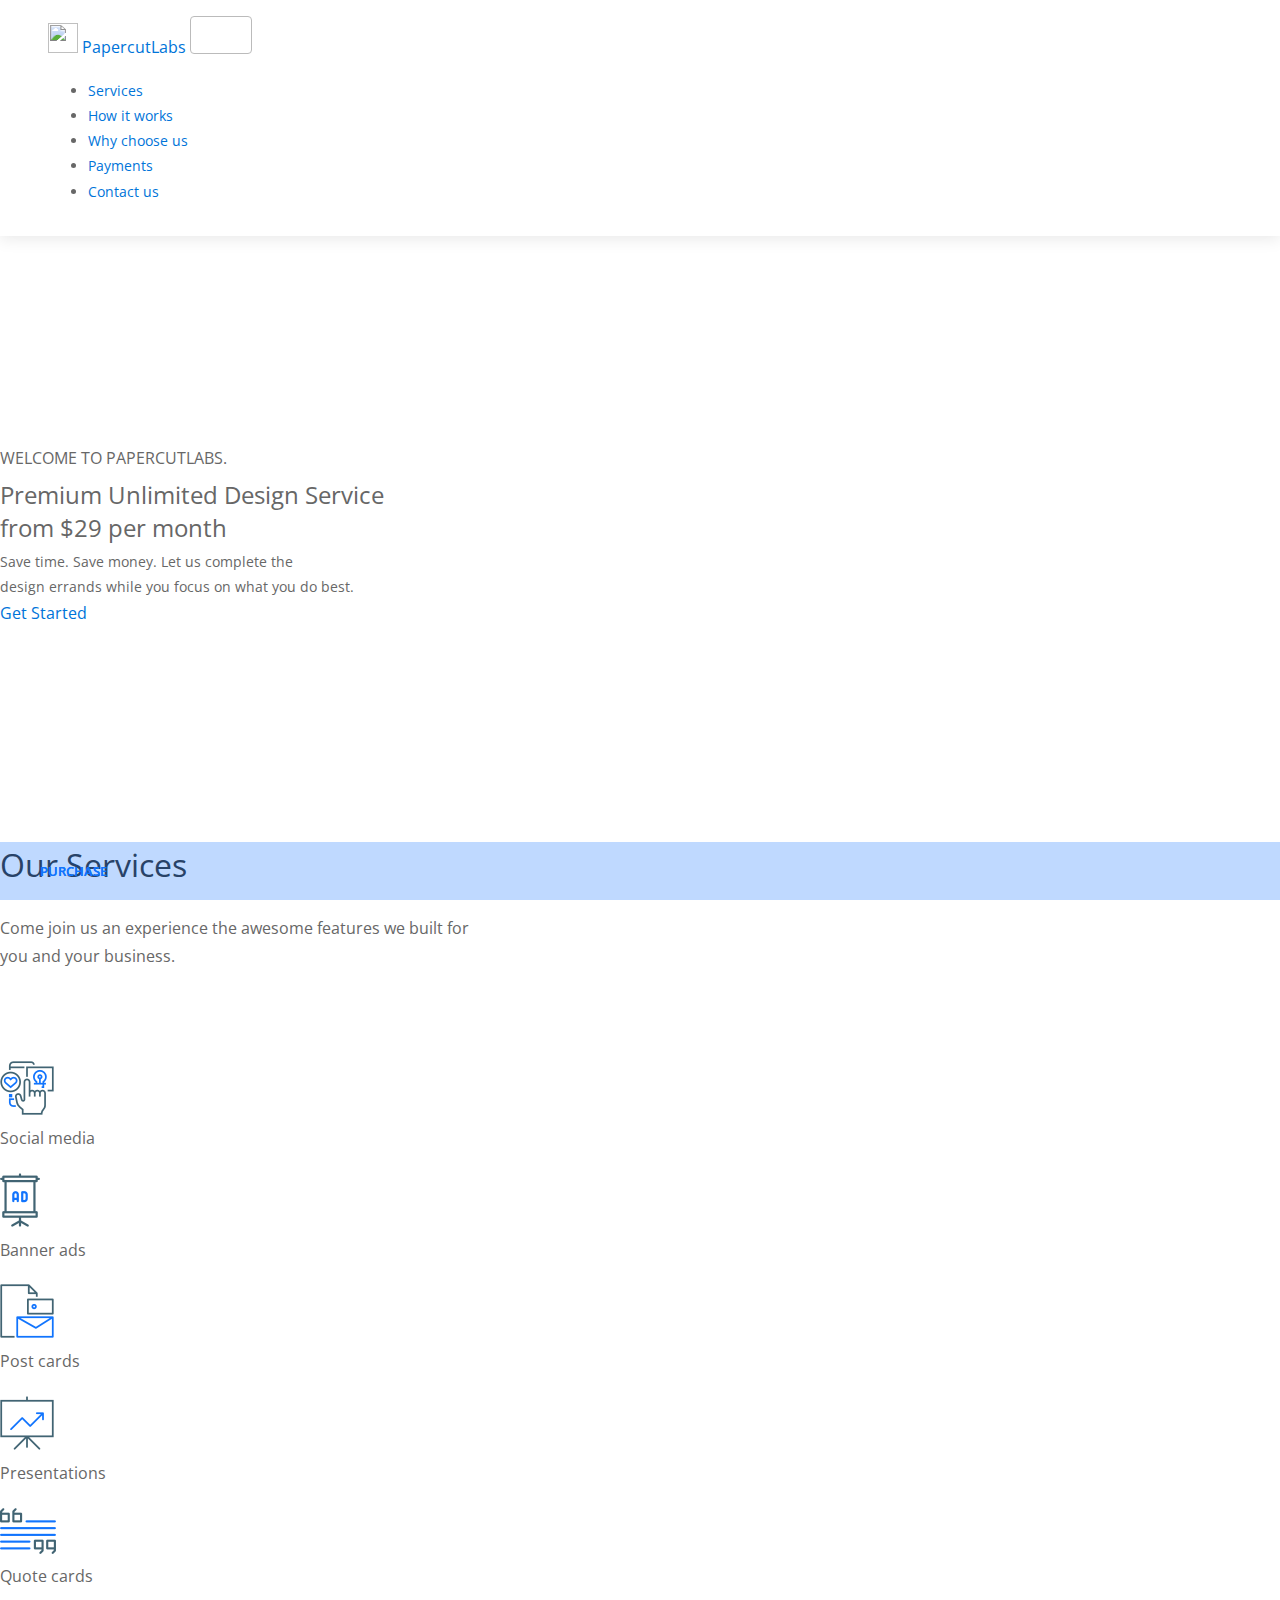
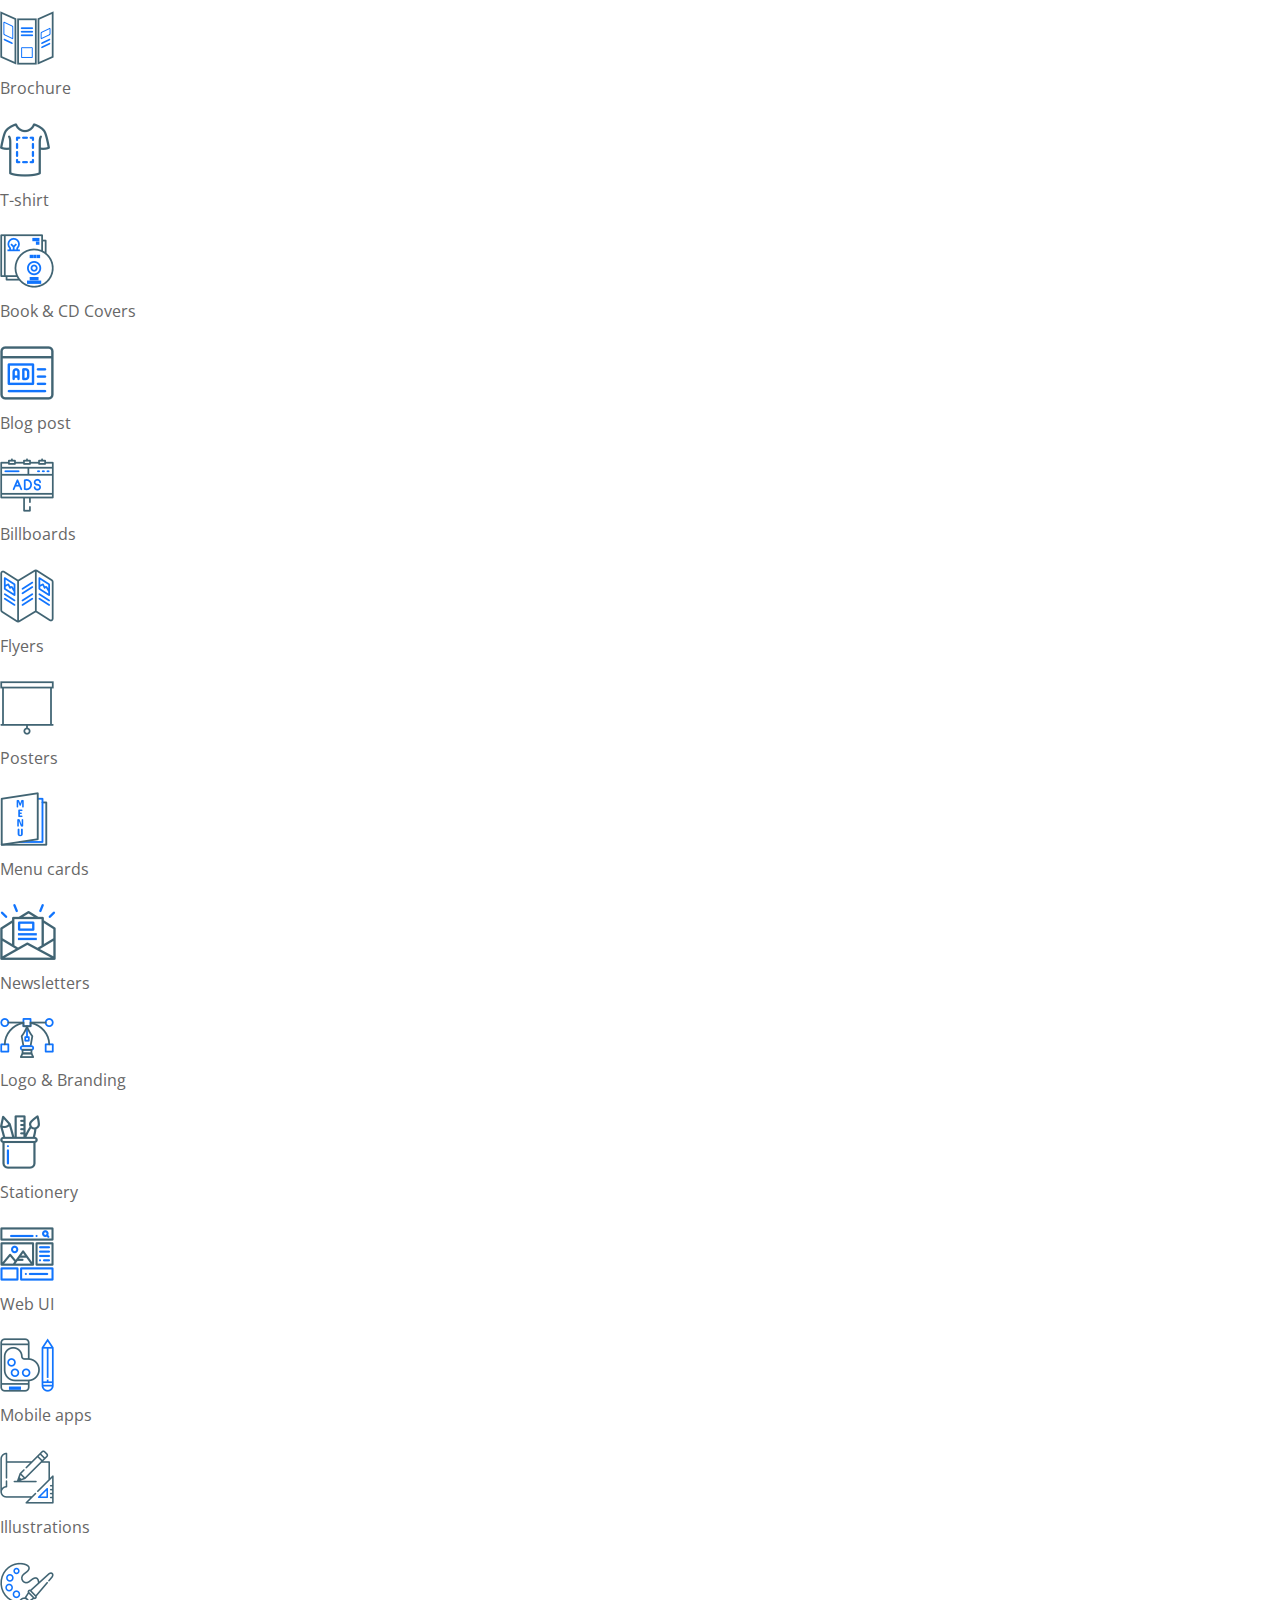
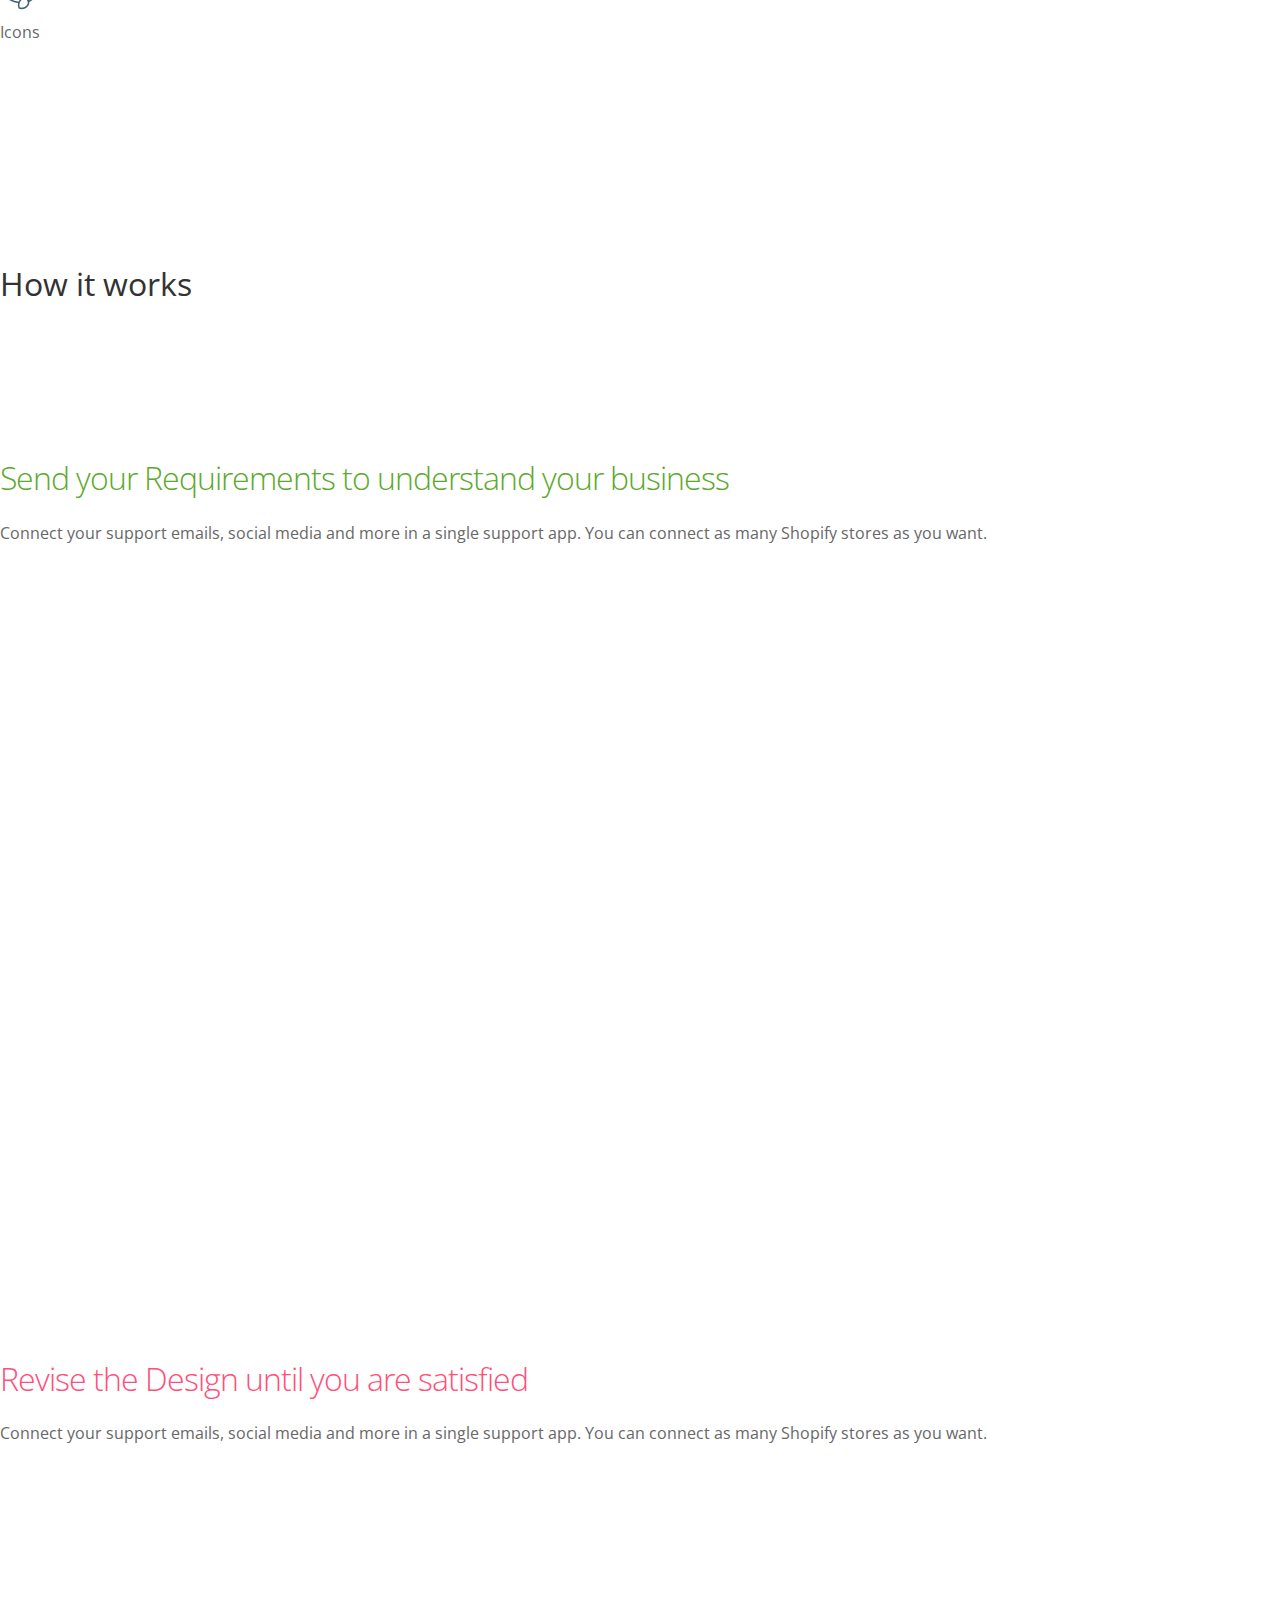
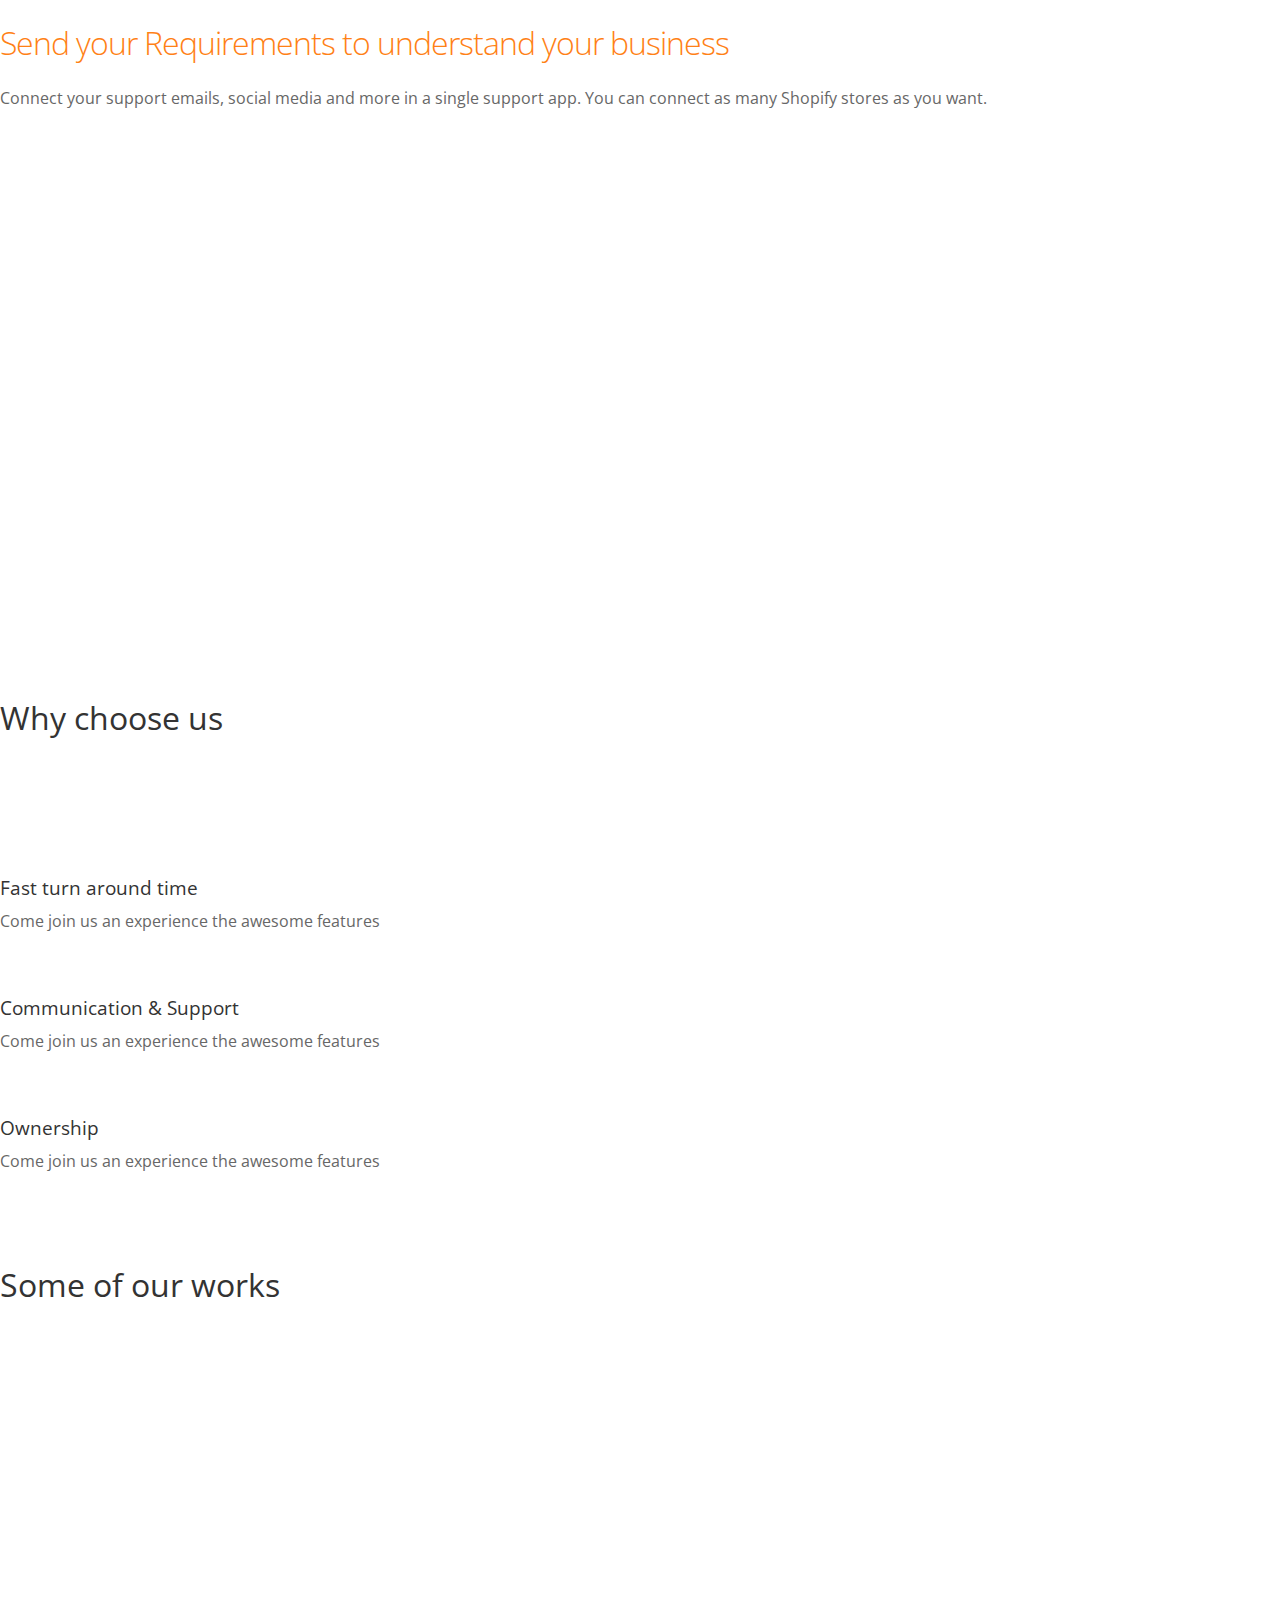
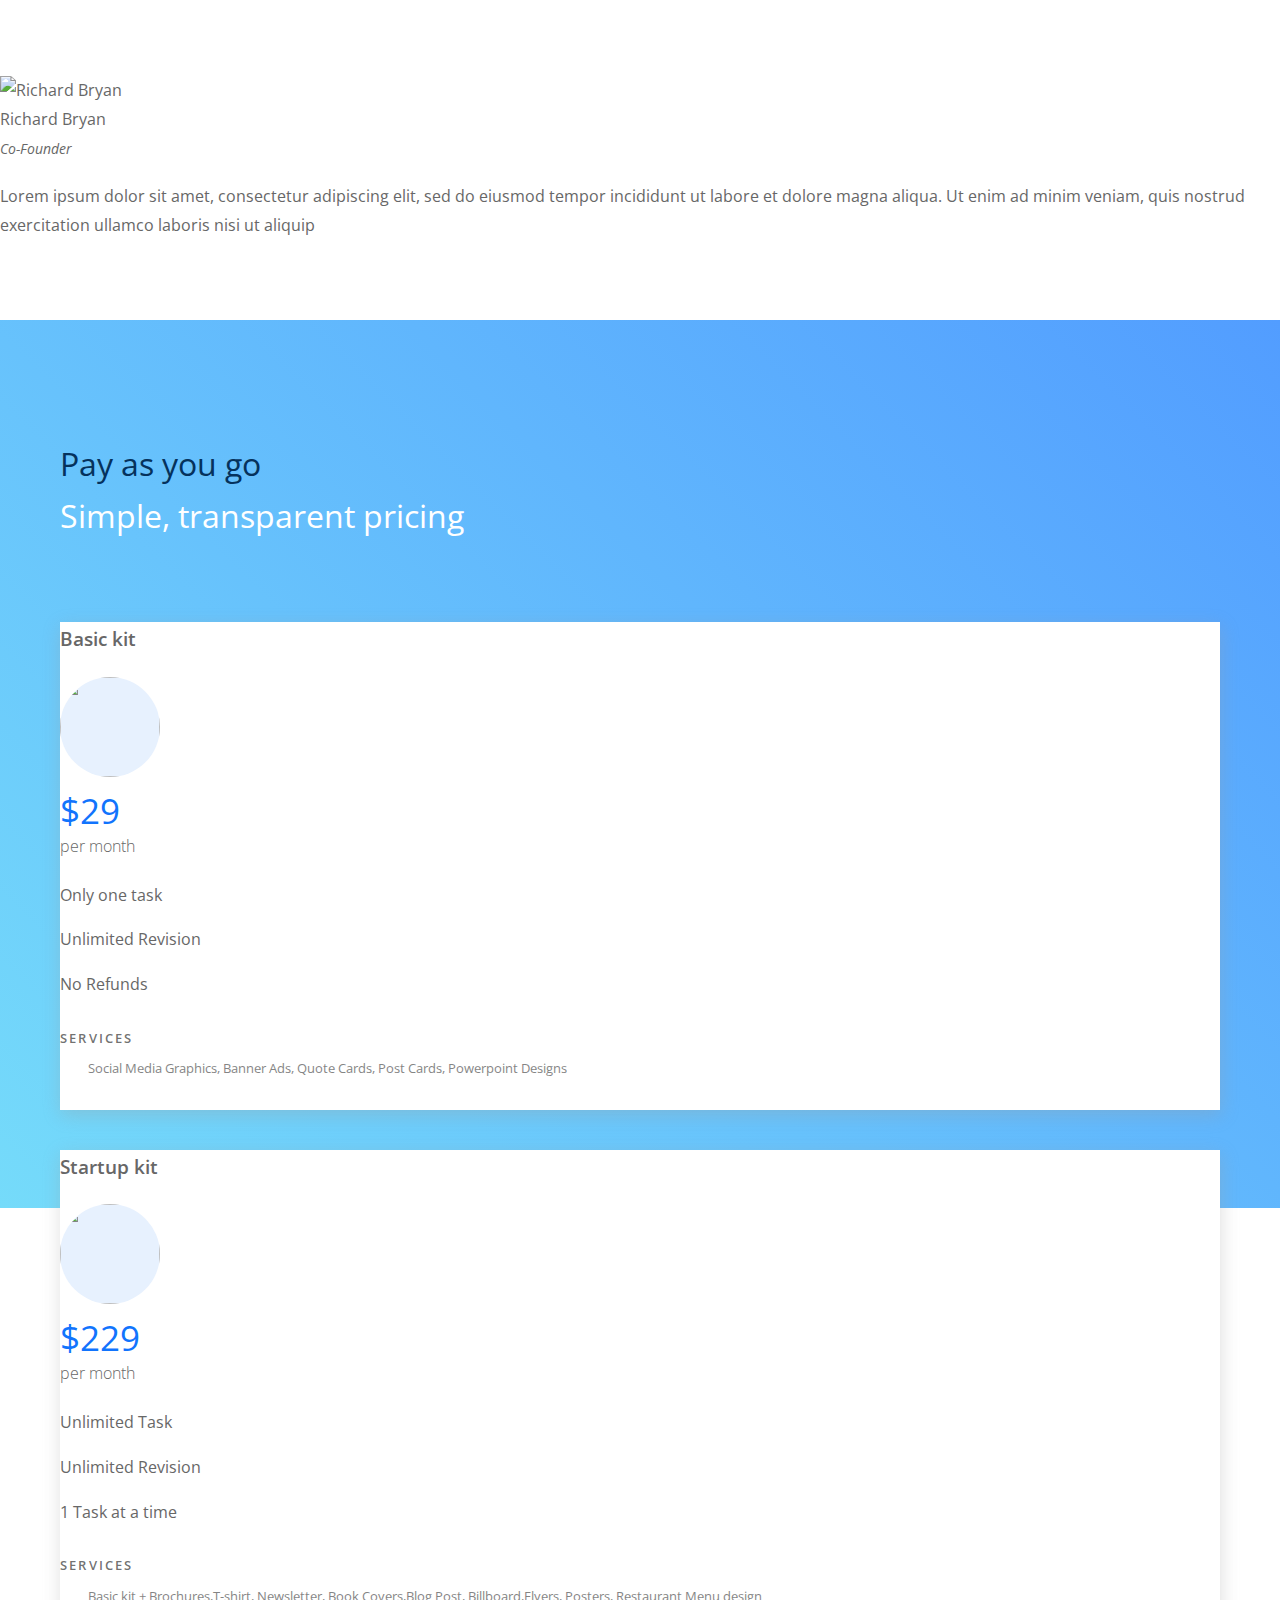
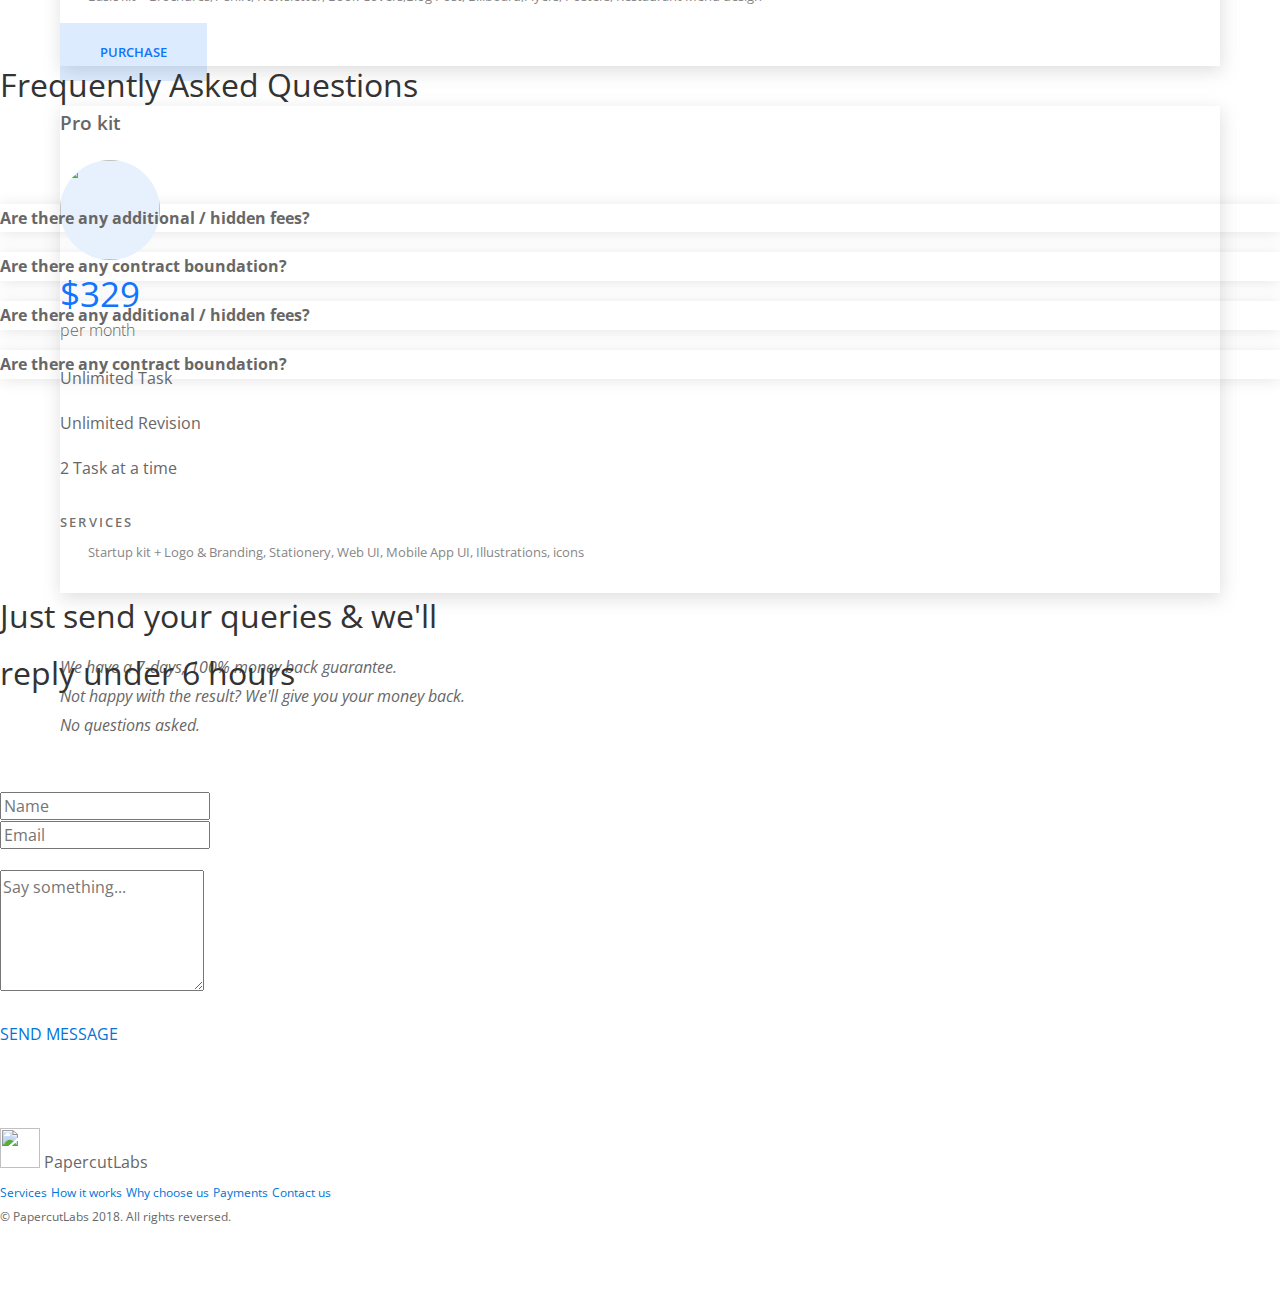
==== commit d8e0b608: "Payments section UPDATED" ====
--- a/index.html
+++ b/index.html
@@ -5,7 +5,8 @@
     <meta name="viewport" content="width=device-width, initial-scale=1.0"/>
     <meta http-equiv="X-UA-Compatible" content="ie=edge"/>
     <link rel="shortcut icon" href="assets/img/papercut_logo.png" />
-    <link rel="stylesheet" href="https://maxcdn.bootstrapcdn.com/bootstrap/4.0.0/css/bootstrap.min.css"/>
+    <!-- <link rel="stylesheet" href="https://maxcdn.bootstrapcdn.com/bootstrap/4.0.0/css/bootstrap.min.css"/> -->
+    <link rel="stylesheet" href="https://stackpath.bootstrapcdn.com/bootstrap/4.1.1/css/bootstrap.min.css" integrity="sha384-WskhaSGFgHYWDcbwN70/dfYBj47jz9qbsMId/iRN3ewGhXQFZCSftd1LZCfmhktB" crossorigin="anonymous">
     <link rel="stylesheet" href="https://fonts.googleapis.com/css?family=Open+Sans:300,400,600"/>
     <meta name="description" content="PapercutLabs Design Agency uses design, digital and social media for Branding. We are the top digital branding agency and design studio in Hyderabad. Search Engine Optimization, Branding, Graphic Design, Social Media Marketing, Website Design and Development, Digital Design Marketing, Product Design,Print Design and Logo Design are the various services that we offer."/>
     <meta name="description" content="PapercutLabs design Agency helps Brands and Businesses Gain a Competitive Advantage in the Connected World using digital, social media marketing and Design for Branding. Web and Mobile Design, Android Apps and iOS Development, Logo Design, Brand Strategy and Online Business Marketing are solutions we offer. We are the Best Digital Media Branding and Design agency in Hyderabad"/>
@@ -283,7 +284,7 @@
             <div class="services">
               <p class="head-title">services</p>
               <p class="content">Social Media Graphics, Banner Ads, Quote Cards, Post Cards, Powerpoint Designs</p>
-            </div><a href="#" class="btn btn-blue">purchase</a>
+            </div><a href="#" class="btn btn-blue p-b-l-0">purchase</a>
           </div>
           <div class="col-lg-3 col-sm-12 payment-card text-center">
             <p class="card-title">Startup kit</p><img src="" alt="" class="rounded"/>
@@ -311,15 +312,16 @@
             <div class="services">
               <p class="head-title">services</p>
               <p class="content">Startup kit + Logo & Branding, Stationery, Web UI, Mobile App UI, Illustrations, icons</p>
-            </div><a href="#" class="btn btn-blue">purchase</a>
-          </div>
-        </div>
-        <div class="note text-center">
-          <p>We have a 7-days, 100% money back guarantee. Not happy with the result? We'll give you your money back. No questions asked.</p>
-        </div>
+            </div><a href="#" class="btn btn-blue p-b-l-0">purchase</a>
+          </div>
+        </div>
+      </div>
+      <div class="pt-4 text-center text-dark">
+        <i>We have a 7-days, 100% money back guarantee. <br/> Not happy with the result? We'll give you your money back. <br/>No questions asked.</i>
       </div>
     </section>
-    <div class="container">
+    <div class="container pt-8" style="margin-top: 20rem;">
+      
       <!-- FAQs -->
       <section>
         <div class="section-title text-center">
@@ -378,7 +380,7 @@
       </section>
       <!-- / FAQs -->
       <!-- Contact us -->
-      <section>
+      <section id="contact-us" class="pt-8">
         <div class="section-title text-center">
           <p class="black-text">Just send your queries & we'll <br/> reply under 6 hours</p>
         </div>
@@ -428,6 +430,9 @@
     <!-- / Footer -->
     <script type="text/javascript" src="assets/js/jquery-2.1.4.min.js"></script>
     <script type="text/javascript" src="assets/js/functions.js"></script>
+    <script src="https://code.jquery.com/jquery-3.3.1.slim.min.js" integrity="sha384-q8i/X+965DzO0rT7abK41JStQIAqVgRVzpbzo5smXKp4YfRvH+8abtTE1Pi6jizo" crossorigin="anonymous"></script>
+    <script src="https://cdnjs.cloudflare.com/ajax/libs/popper.js/1.14.3/umd/popper.min.js" integrity="sha384-ZMP7rVo3mIykV+2+9J3UJ46jBk0WLaUAdn689aCwoqbBJiSnjAK/l8WvCWPIPm49" crossorigin="anonymous"></script>
+    <script src="https://stackpath.bootstrapcdn.com/bootstrap/4.1.1/js/bootstrap.min.js" integrity="sha384-smHYKdLADwkXOn1EmN1qk/HfnUcbVRZyYmZ4qpPea6sjB/pTJ0euyQp0Mk8ck+5T" crossorigin="anonymous"></script>
     <script type="text/javascript" src="https://cdnjs.cloudflare.com/ajax/libs/smooth-scroll/12.1.5/js/smooth-scroll.min.js"></script>
     <script>var scroll = new SmoothScroll('a[href*="#"]');</script>
   </body>
--- a/assets/css/main.css
+++ b/assets/css/main.css
@@ -465,6 +465,7 @@
 section.payments {
   background-color: #75dbfa;
   background: -webkit-linear-gradient(45deg, #75dbfa 0%, #529dff 100%);
+  max-height: 700px;
   z-index: -1000;
   padding: 60px; }
   section.payments p.black-text {
@@ -562,4 +563,9 @@
 }
 .shadow {
   box-shadow: 0 .1rem 1rem rgba(0,0,0,.1) !important; 
+}
+.p-b-l-0 {
+  position: absolute;
+  bottom: 0;
+  left: 0; 
 }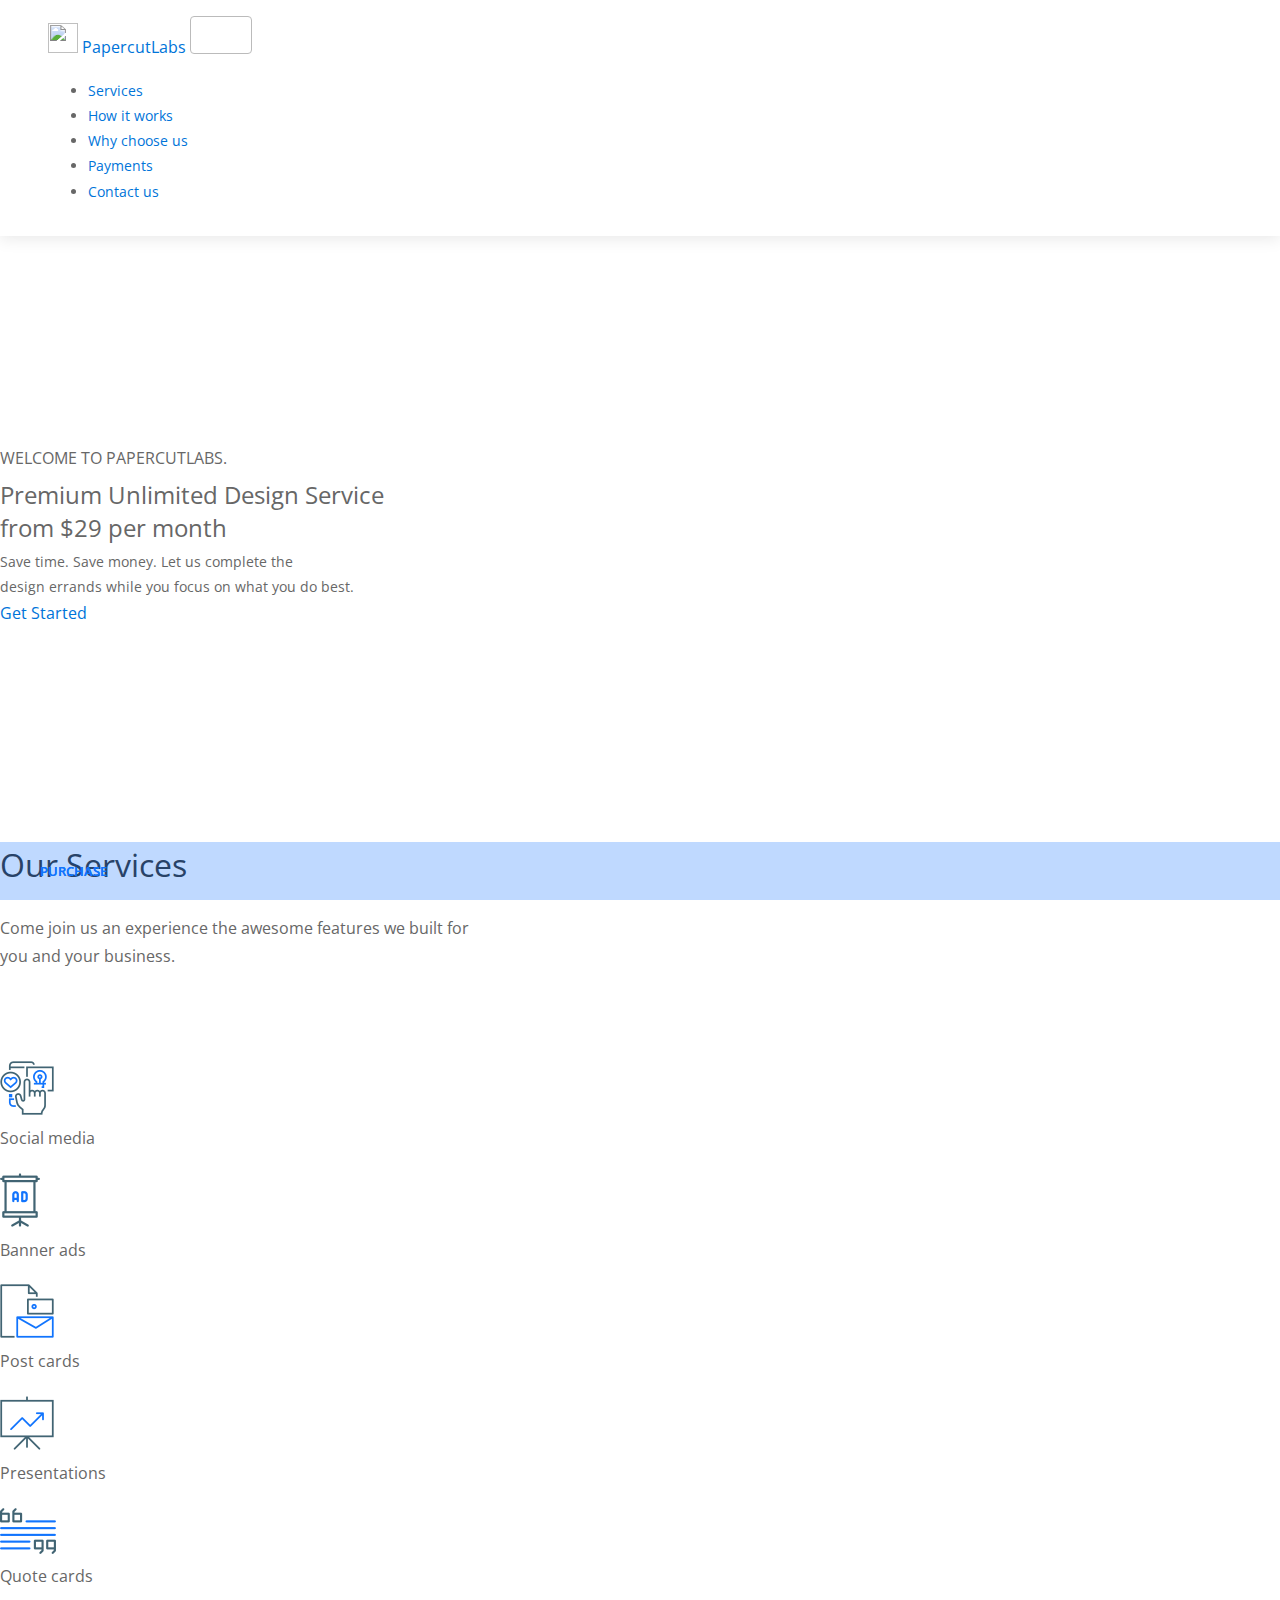
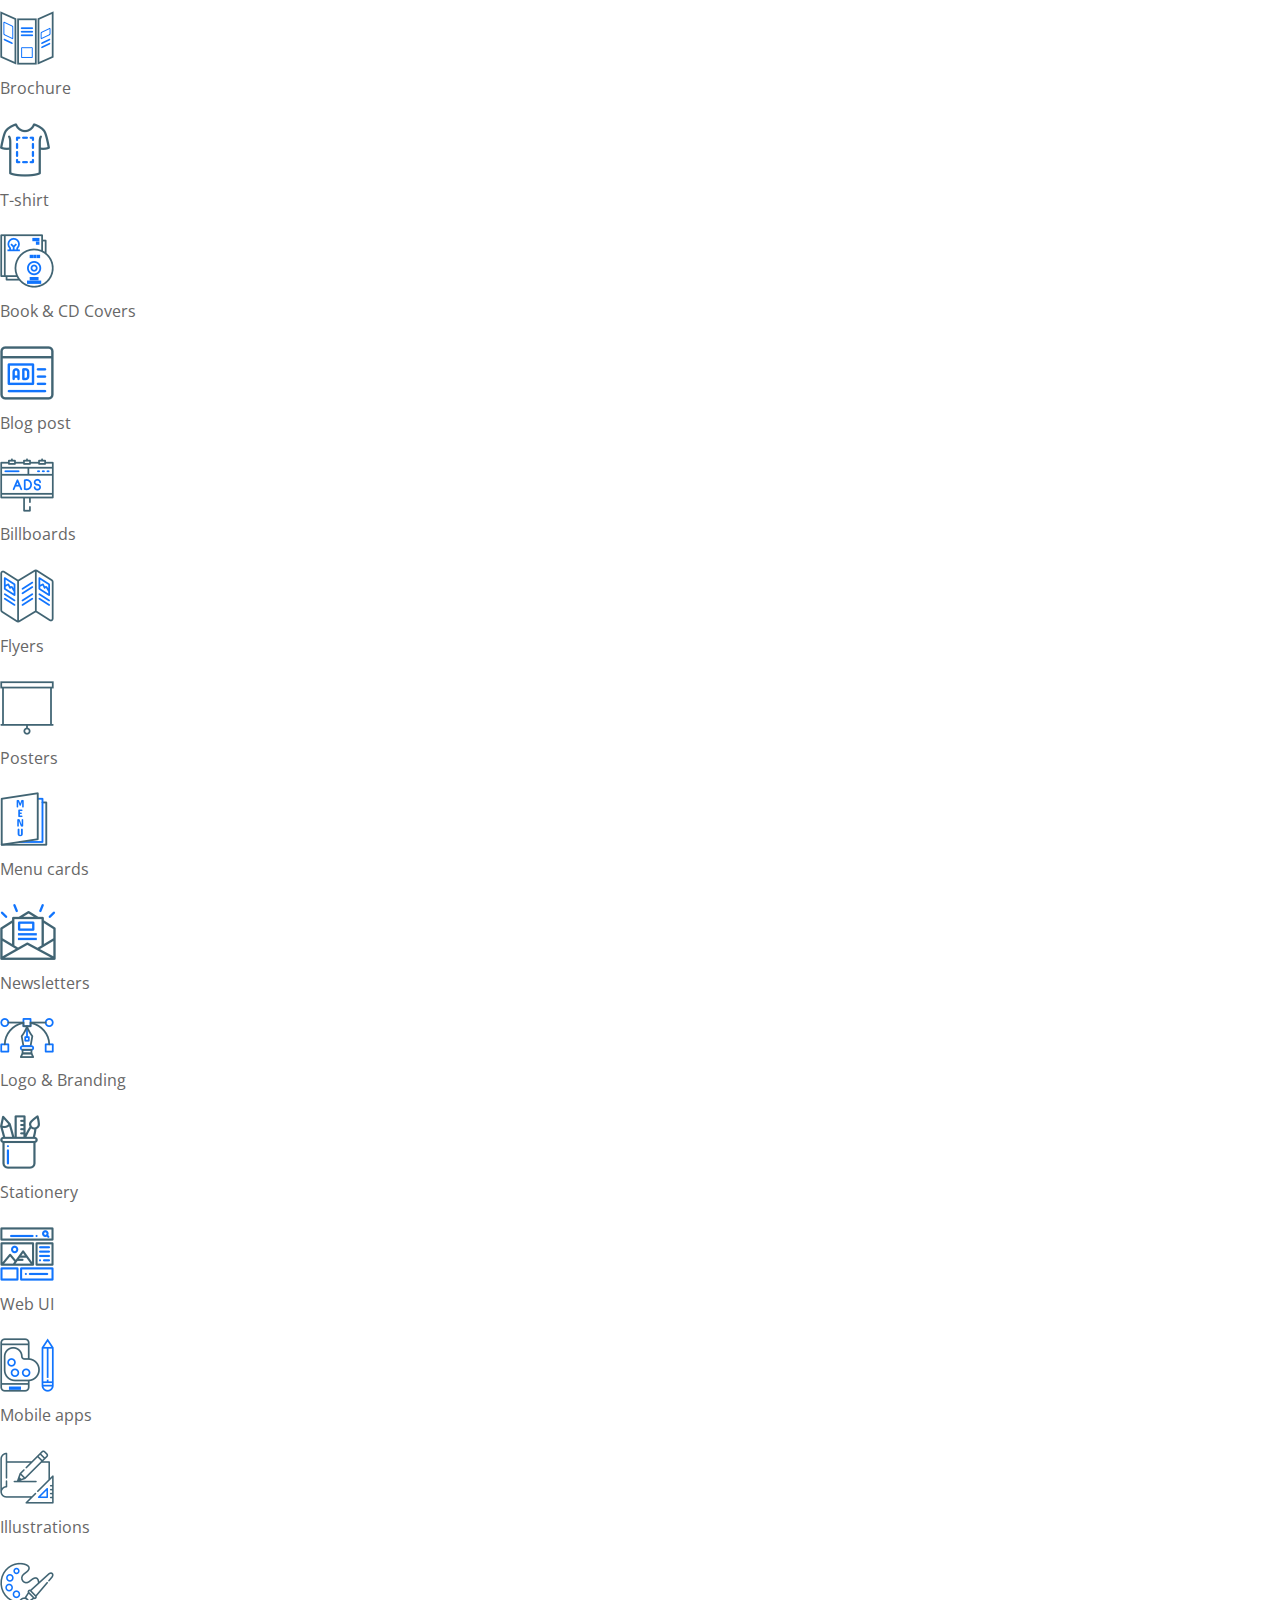
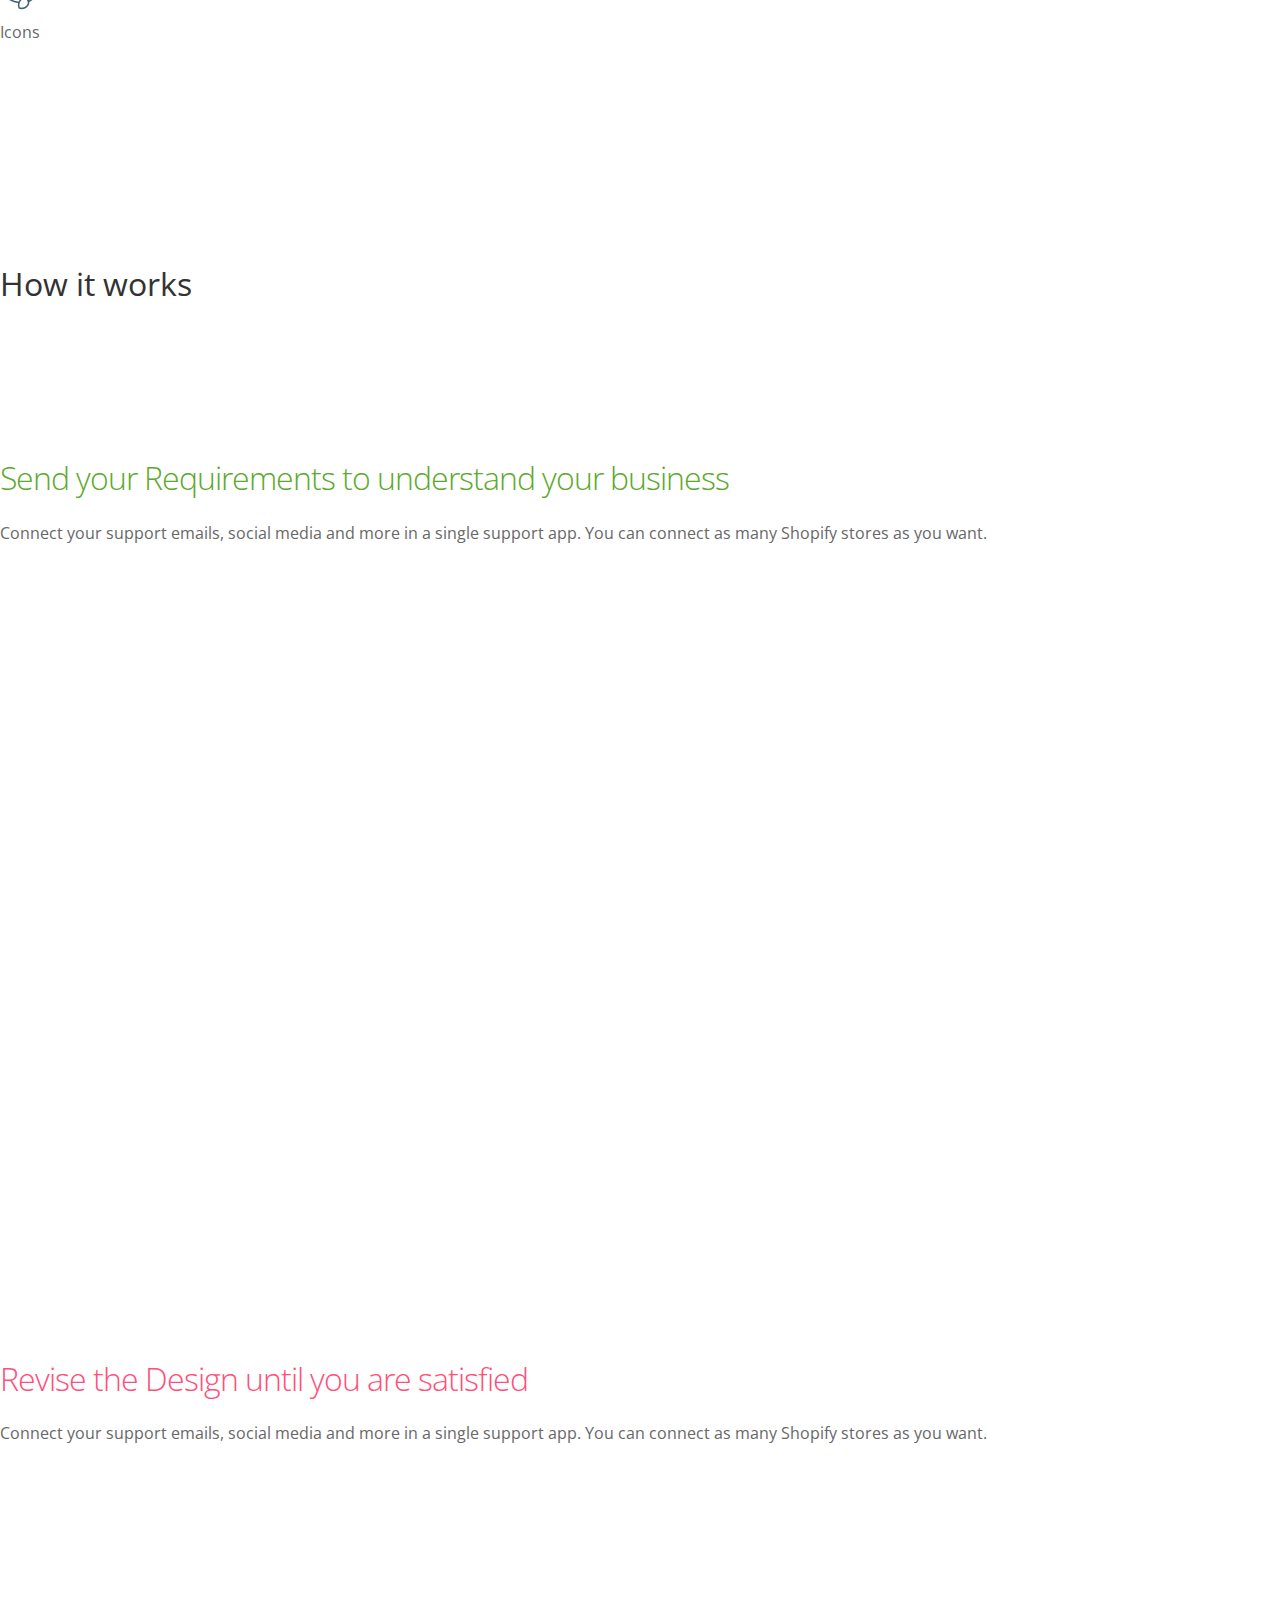
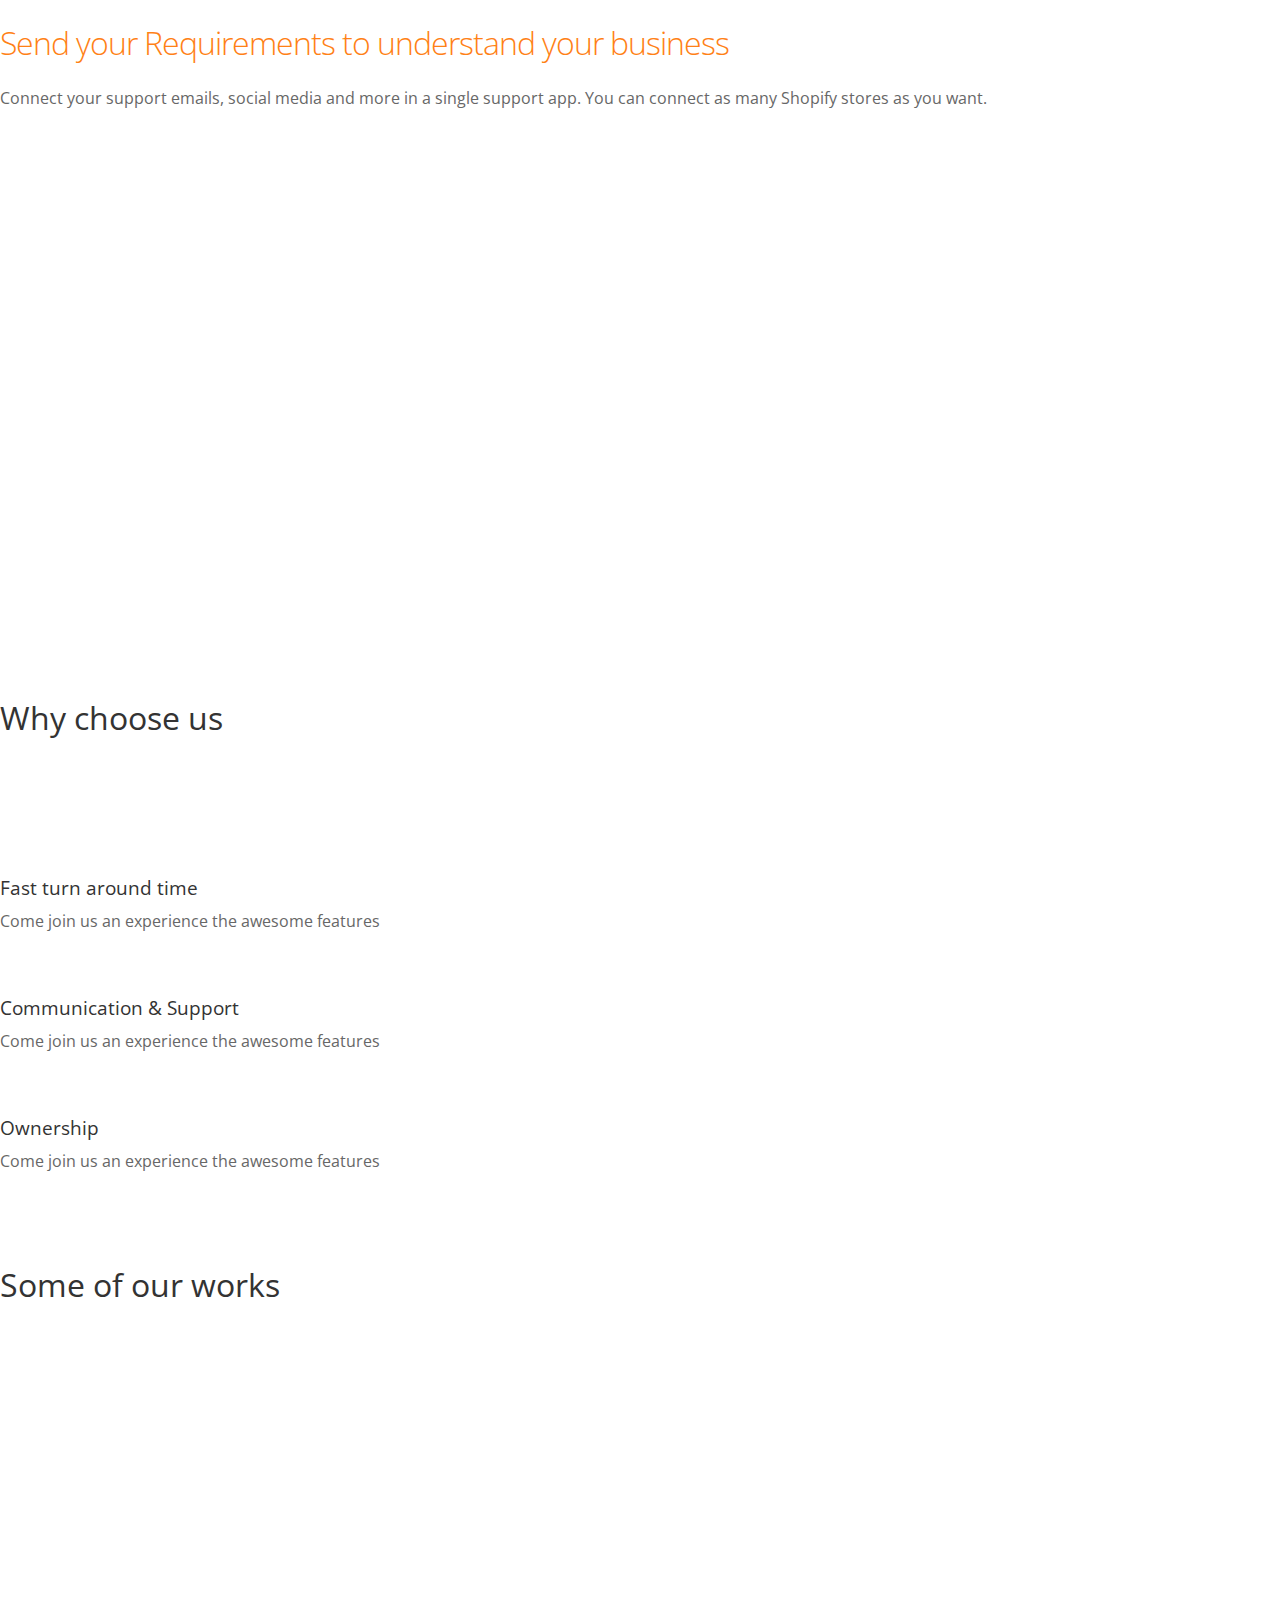
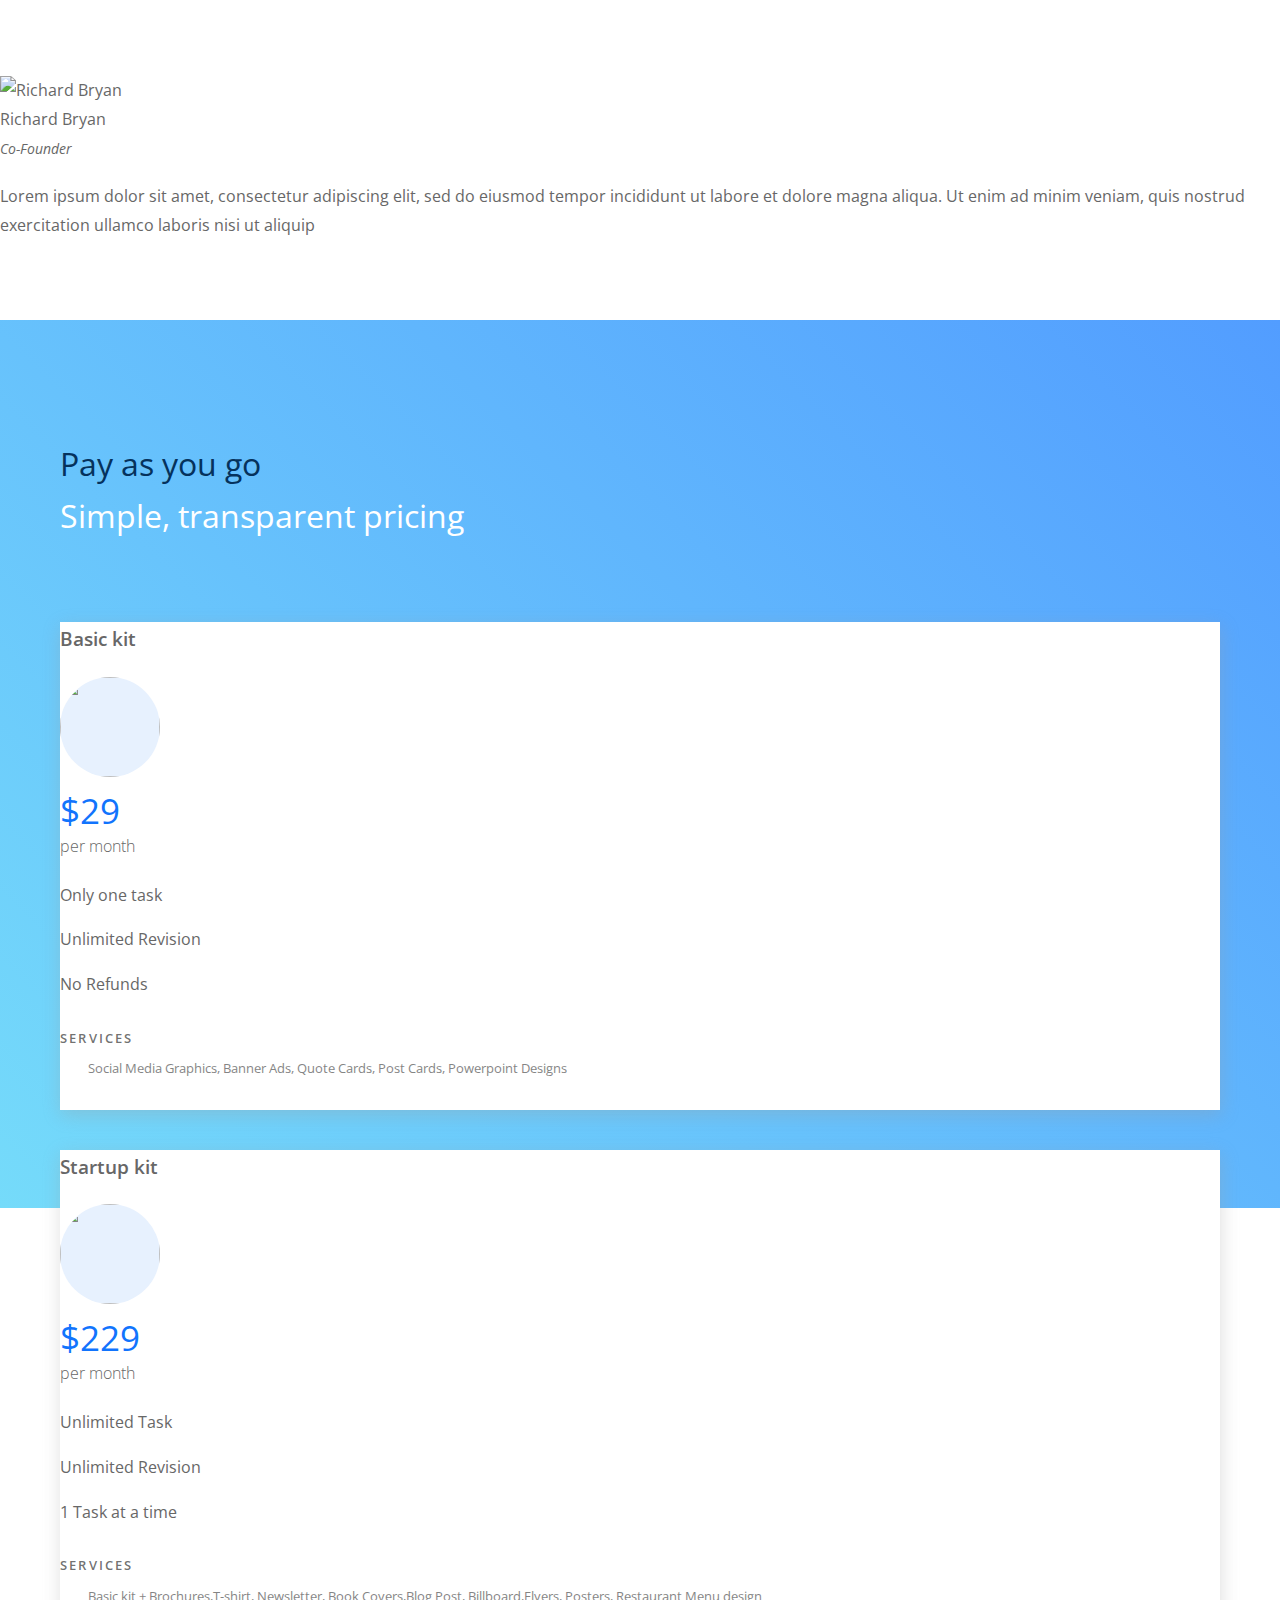
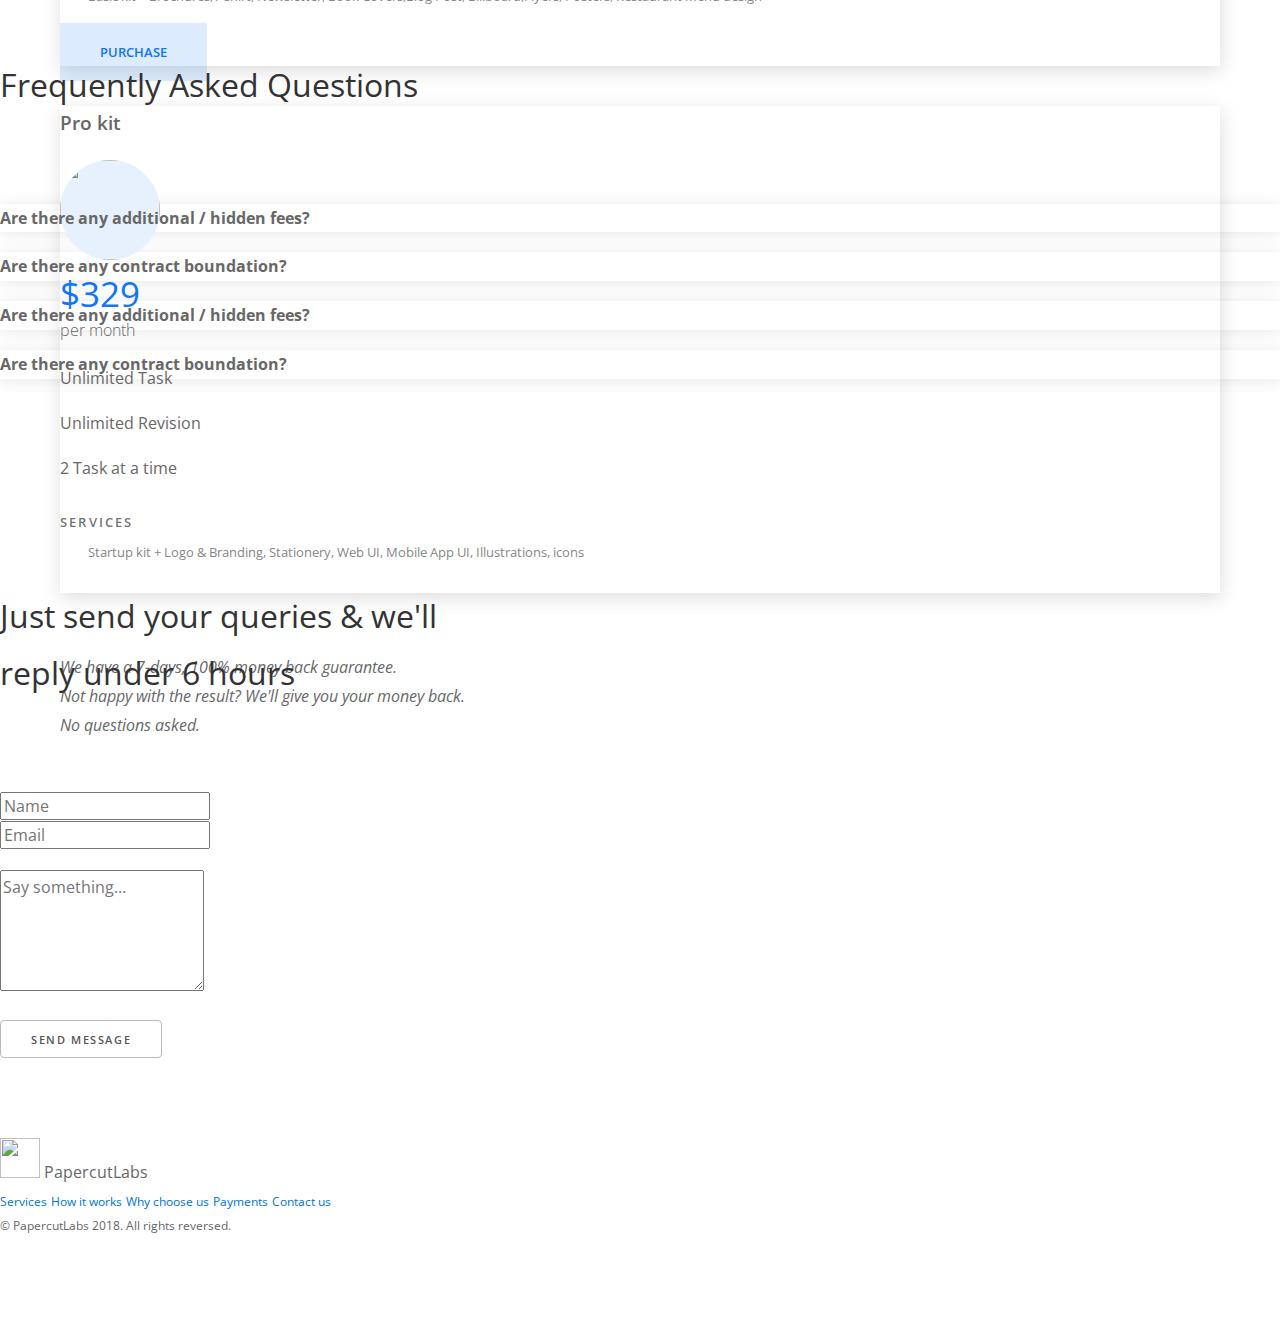
==== commit ad7bdef3: "Contact form ADDED" ====
--- a/index.html
+++ b/index.html
@@ -384,27 +384,27 @@
         <div class="section-title text-center">
           <p class="black-text">Just send your queries & we'll <br/> reply under 6 hours</p>
         </div>
-        <div class="row mb-20">
-          <div class="offset-md-2 col-md-4">
-            <input type="text" class="border rounded px-4 py-3 w-100" placeholder="Name" />
-          </div>
-          <div class="col-md-4">
-            <input type="email" class="border rounded px-4 py-3 w-100" placeholder="Email" />
-          </div>
-        </div>
-        <div class="row mb-20">
-          <div class="offset-md-2 col-md-8">
-            <textarea rows="4" placeholder="Say something..." class="border rounded px-4 py-3 w-100"></textarea>
-          </div>
-        </div>
-        <div class="row">
-          <div class="offset-md-2 col-md-8">
-            <a href="#">
-              <p class="bg-primary text-white text-center rounded px-4 py-3"> SEND MESSAGE
-              </p>
-            </a>
-          </div>
-        </div>
+        
+        <form action="https://formspree.io/work@papercutlabs.co" method="POST">
+          <div class="row mb-20">
+            <div class="offset-md-2 col-md-4">
+              <input type="text" name="name" class="border rounded px-4 py-3 w-100" placeholder="Name" />
+            </div>
+            <div class="col-md-4">
+              <input type="email" name="_replyto" class="border rounded px-4 py-3 w-100" placeholder="Email" />
+            </div>
+          </div>
+          <div class="row mb-20">
+            <div class="offset-md-2 col-md-8">
+              <textarea rows="4" name="message" placeholder="Say something..." class="border rounded px-4 py-3 w-100"></textarea>
+            </div>
+          </div>
+          <div class="row">
+            <div class="offset-md-2 col-md-8">
+              <input type="submit" value="SEND MESSAGE" class="w-100 bg-primary text-white text-center rounded " />
+            </div>
+          </div>
+        </form>
       </section>
       <!-- / Contact us -->
     </div>
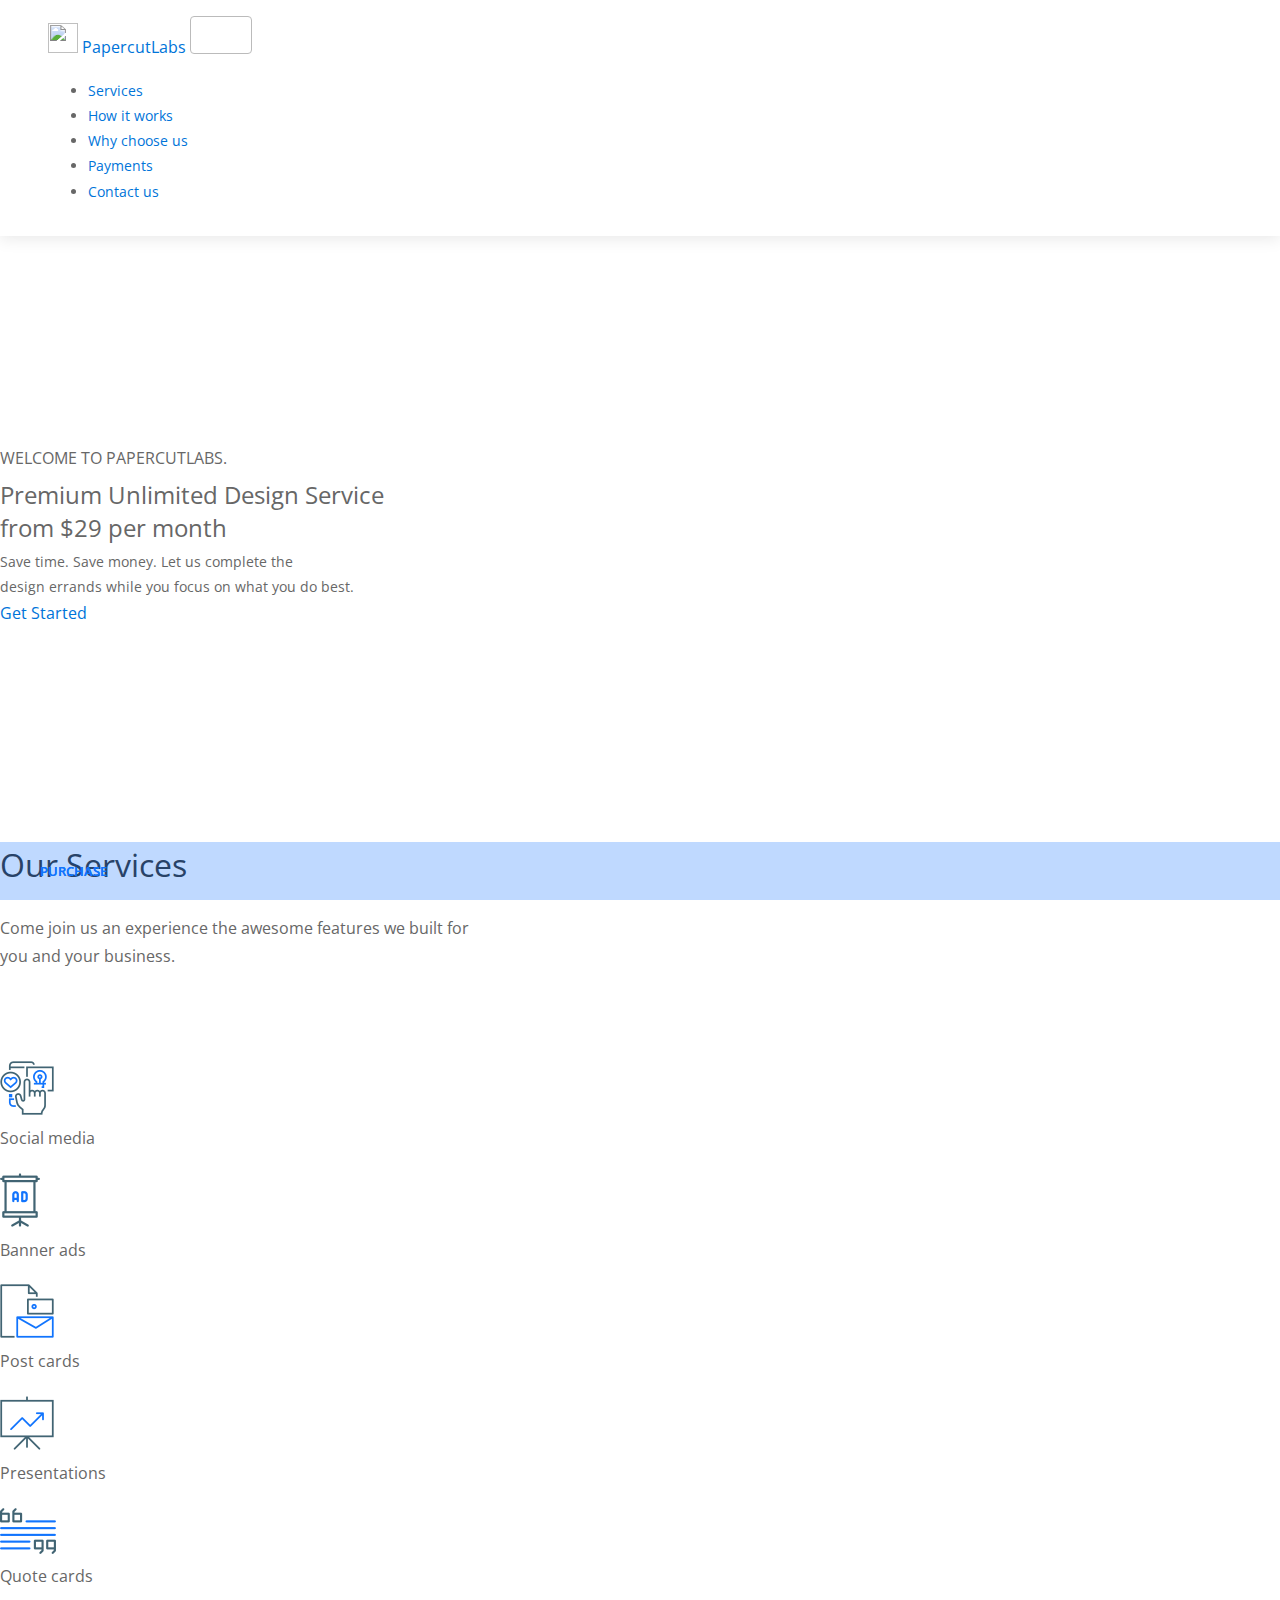
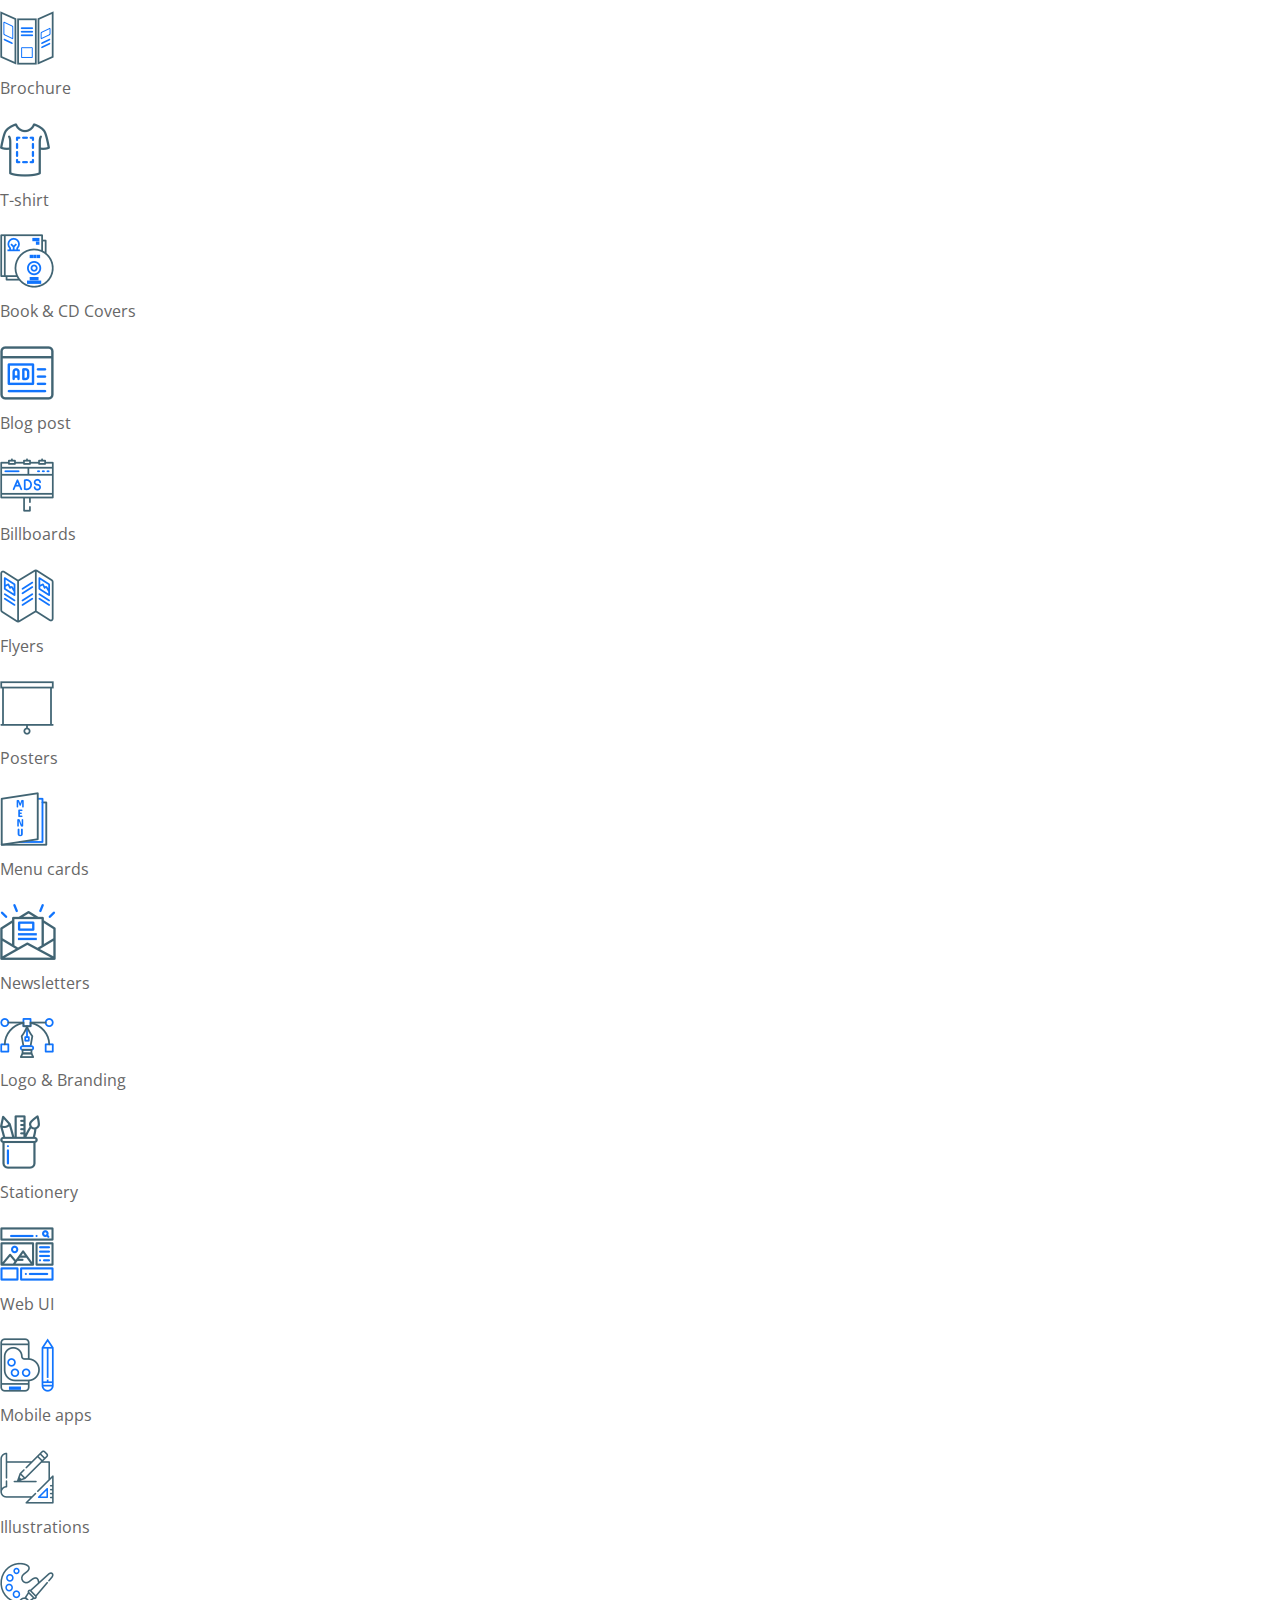
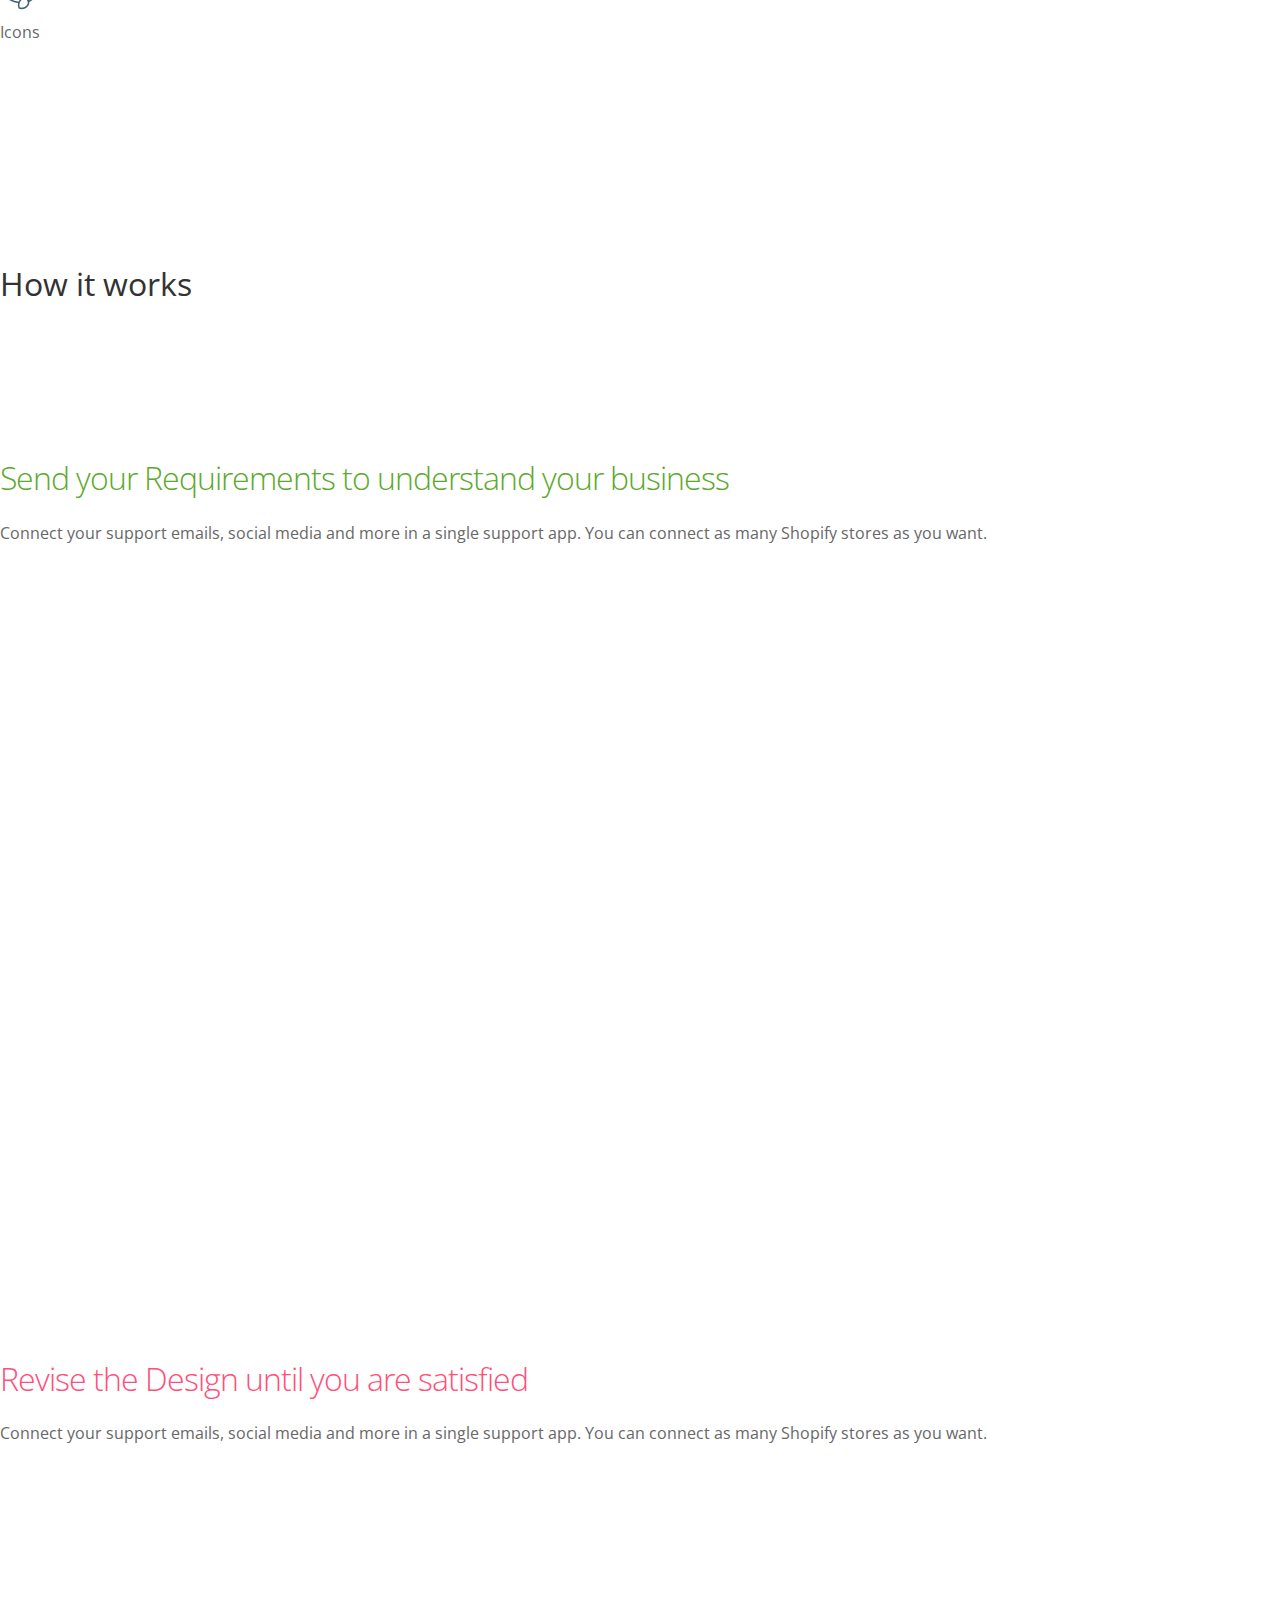
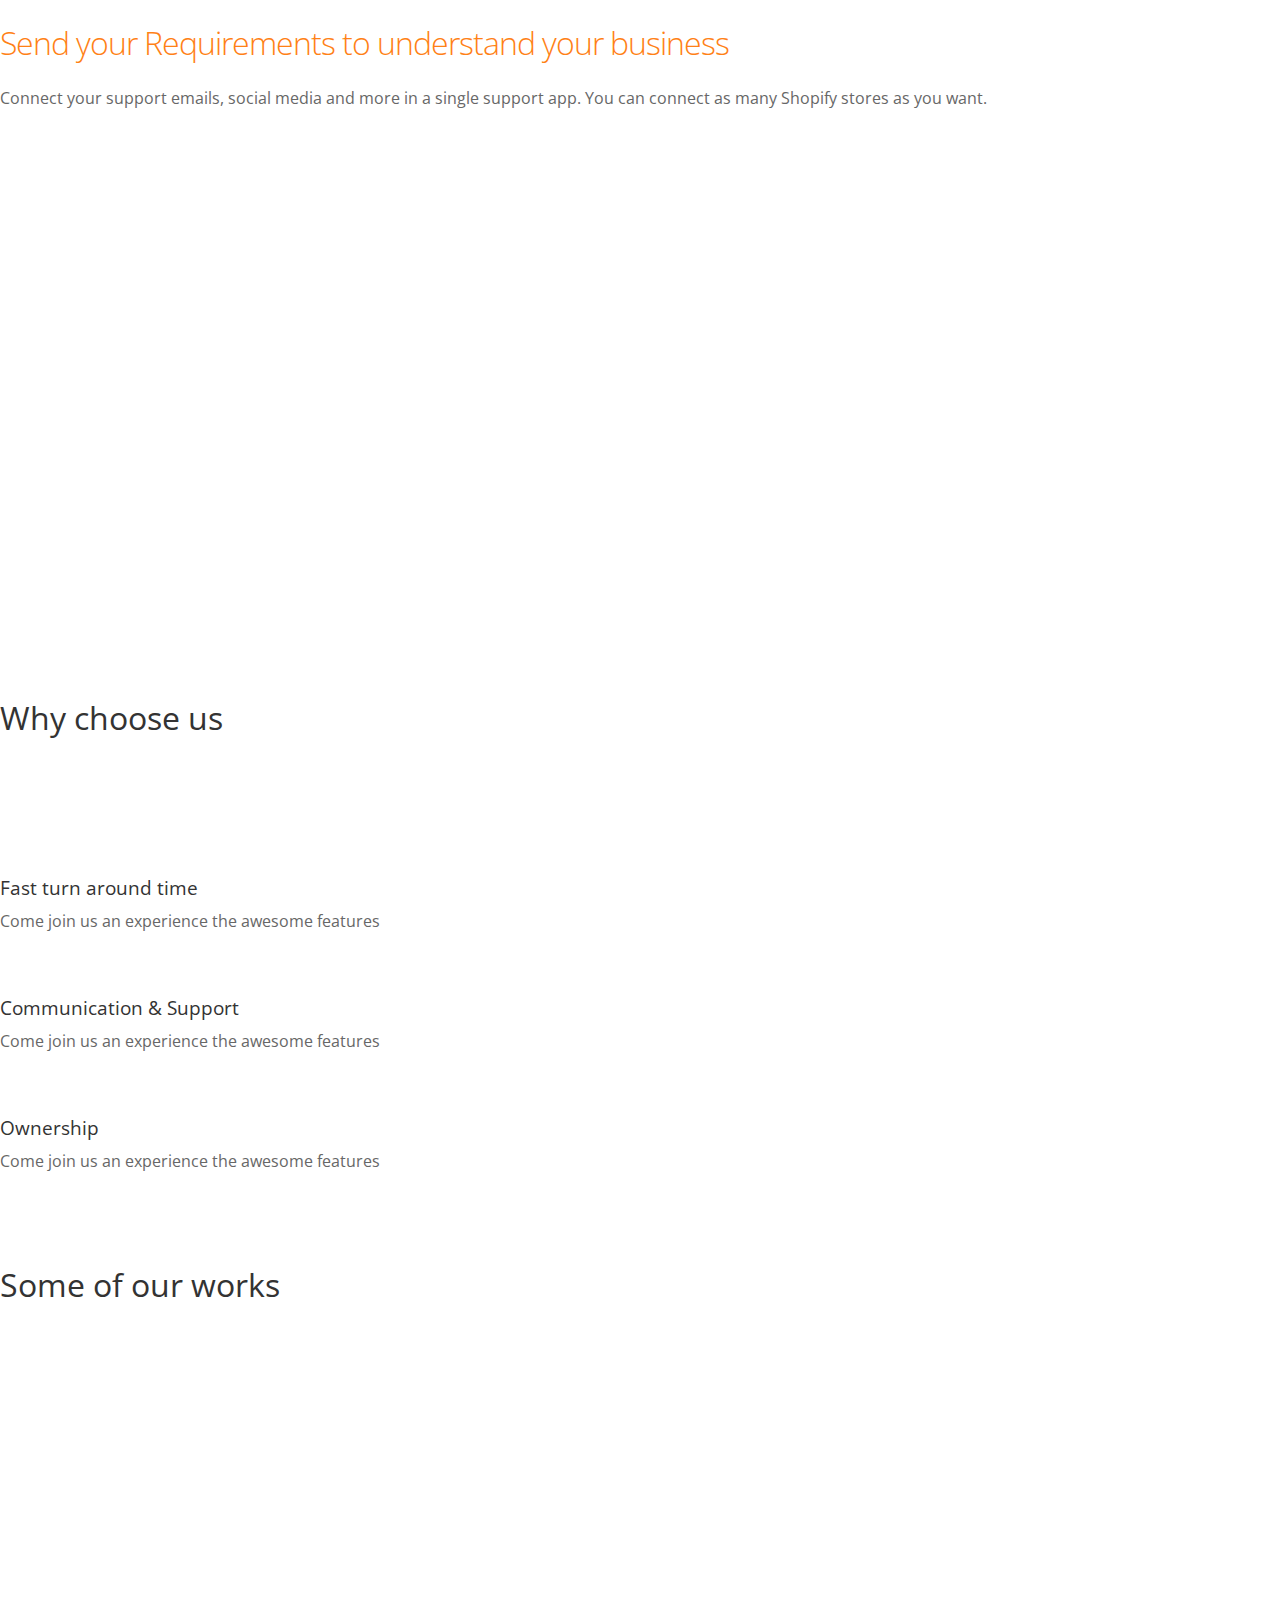
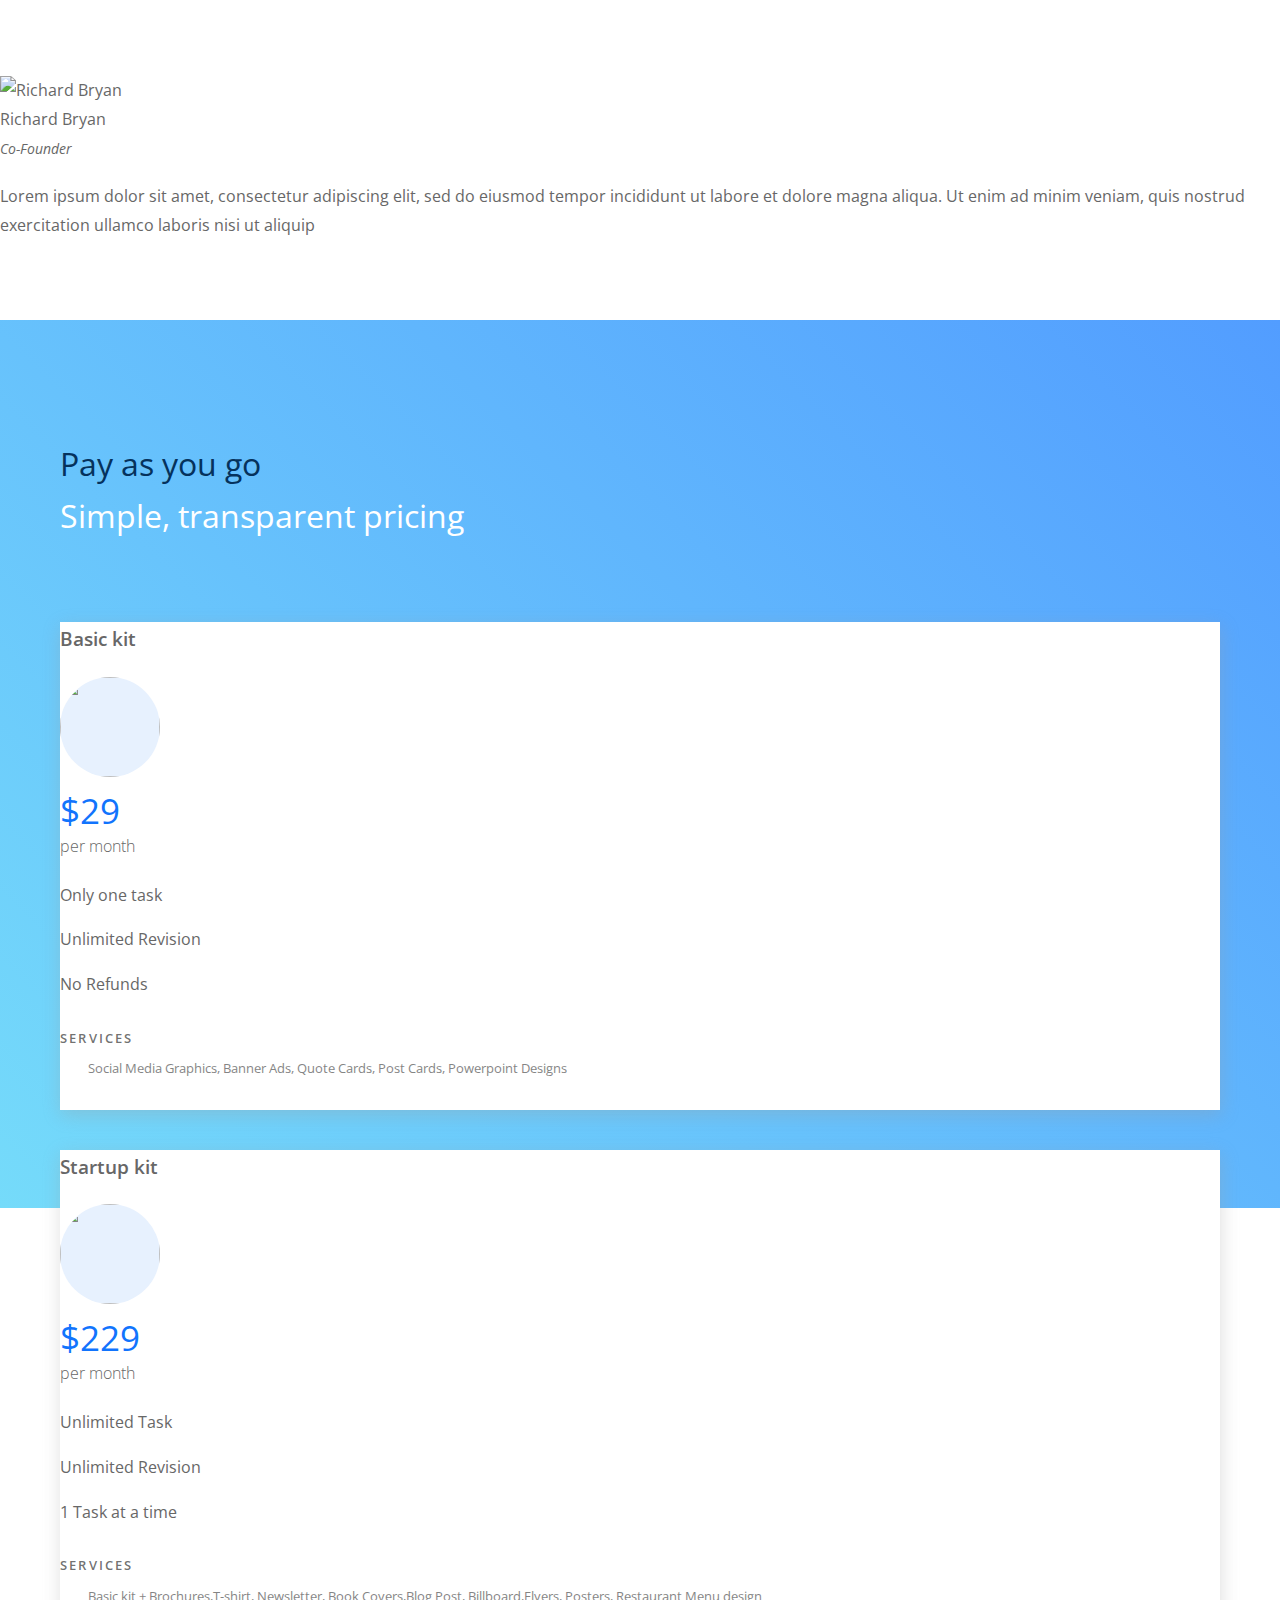
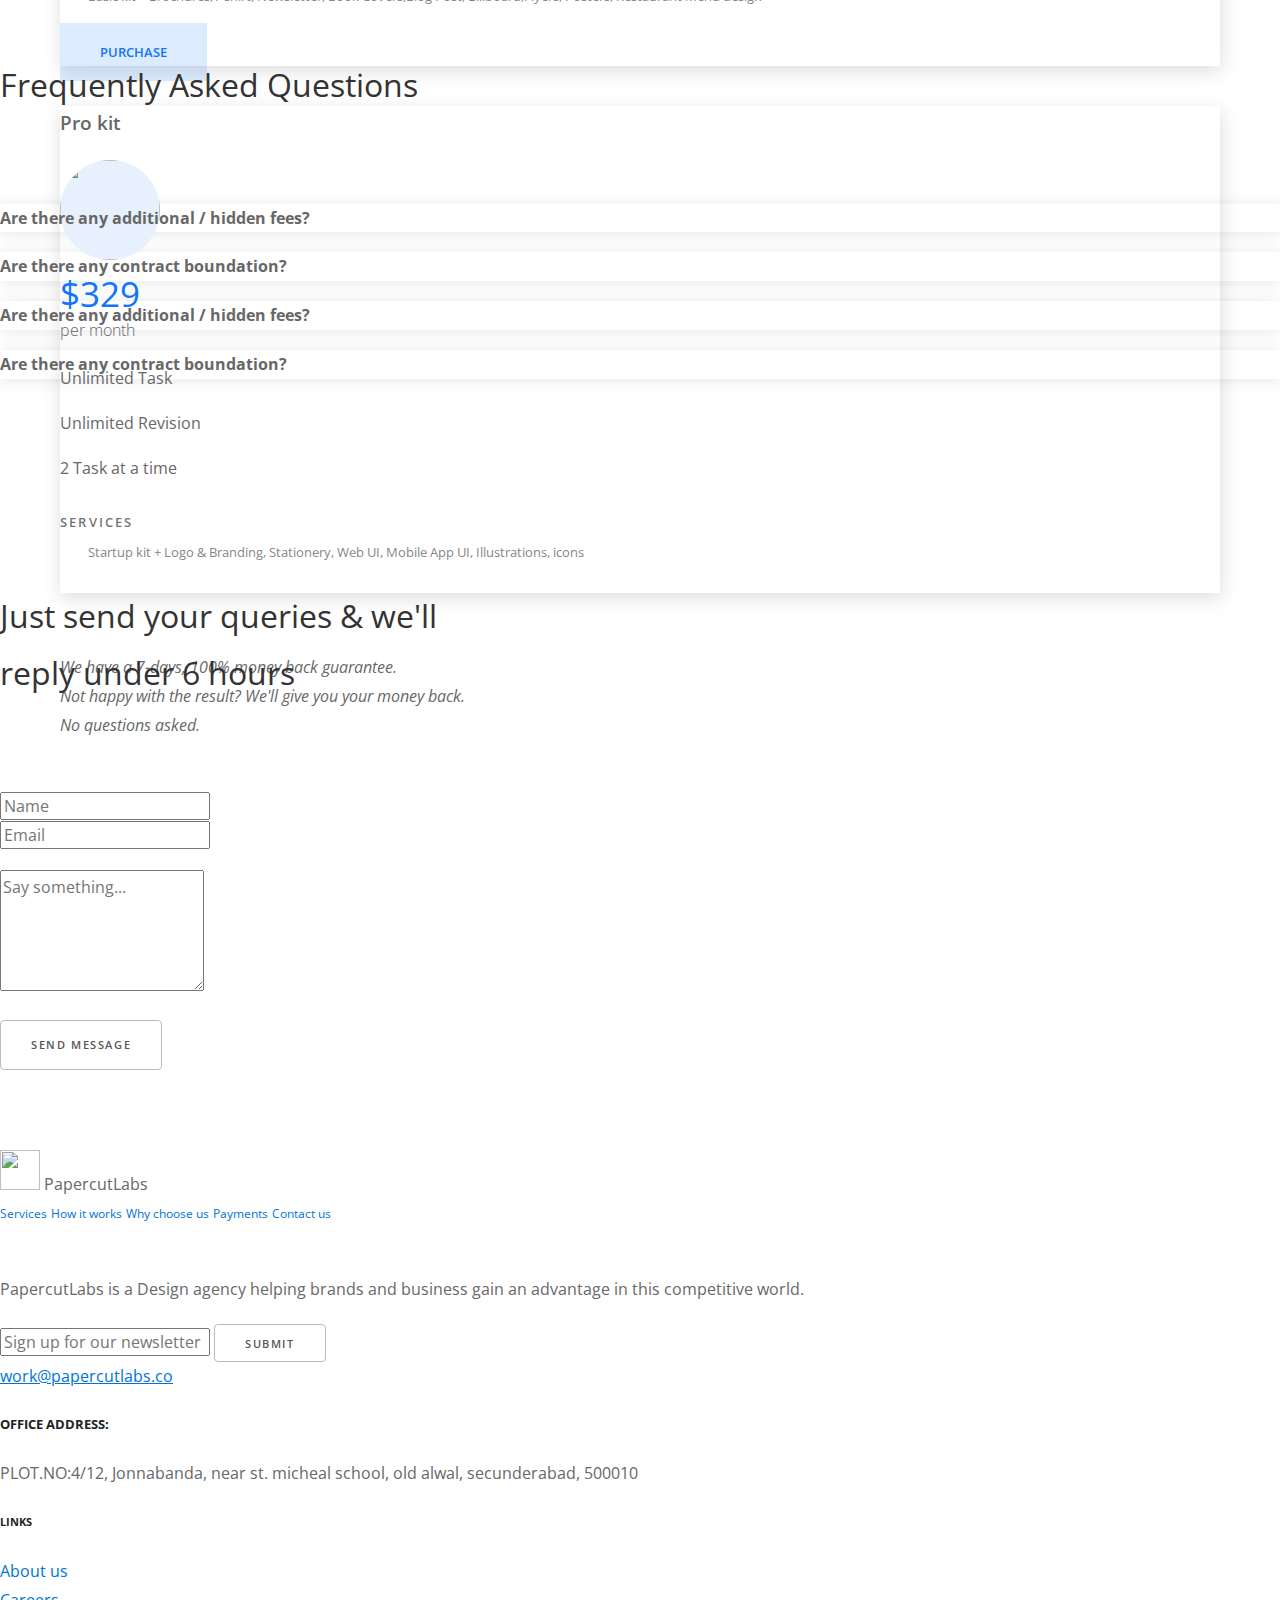
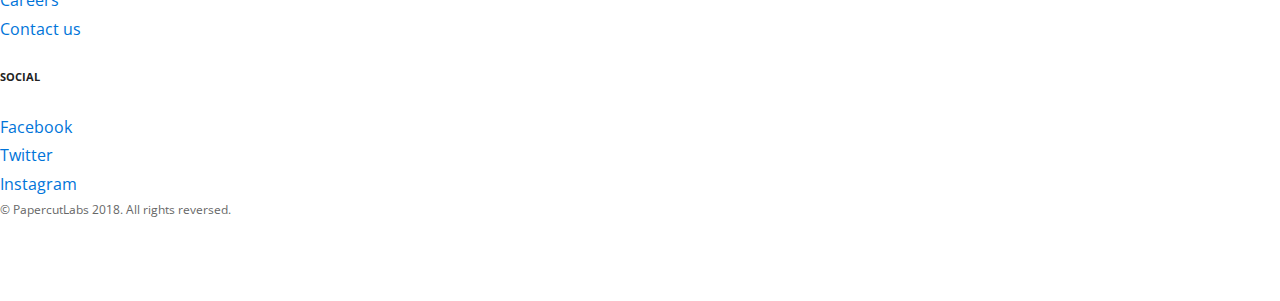
==== commit 228f62f4: "Merge pull request #3 from ThakurBallary/master" ====
--- a/index.html
+++ b/index.html
@@ -400,8 +400,8 @@
             </div>
           </div>
           <div class="row">
-            <div class="offset-md-2 col-md-8">
-              <input type="submit" value="SEND MESSAGE" class="w-100 bg-primary text-white text-center rounded " />
+            <div class="offset-md-2 col-md-8" >
+              <input type="submit" value="SEND MESSAGE" class="w-100 bg-primary text-white text-center rounded" style="height: 50px;" />
             </div>
           </div>
         </form>
@@ -409,22 +409,67 @@
       <!-- / Contact us -->
     </div>
     <!-- Footer -->
-    <section class="border-top mb-0 p-4 text-center">
+  <section class="border-top mb-0 p-4">
+    <div class="container">
+      <div class="row mt-4">
       <img src="assets/img/papercut_logo.png" width="40" height="40" /> PapercutLabs 
-      <div class="m-4">
+        <div class="col"></div>
+        <div class="m-1">
         <a href="#services" class="fs-12 text-dark mx-4">Services</a>
         <a href="#how-it-works" class="fs-12 text-dark mx-4">How it works</a>
         <a href="#why-choose-us" class="fs-12 text-dark mx-4">Why choose us</a>
         <a href="#payments" class="fs-12 text-dark mx-4">Payments</a>
         <a href="#contact-us" class="fs-12 text-dark mx-4">Contact us</a>
       </div>
-      <div class="fs-12 font-weight-bold">
+      </div>
+      <div class="row my-4" style="margin-top: 3rem !important">
+        <div class="col-sm-4">
+          <p>PapercutLabs is a Design agency helping brands and business gain an advantage in this competitive world.</p>
+          <form action="#" method="post">
+            <div class="row">
+              <input type="email" placeholder="Sign up for our newsletter" class="col" />
+              <input type="submit" >
+            </div>
+          </form>
+        </div>
+        <div class="col-sm-4">
+          <a href="#" class="text-dark" style="text-decoration: underline">work@papercutlabs.co</a>
+          <div class="my-4">
+            <h5>OFFICE ADDRESS:</h5>
+            <p>PLOT.NO:4/12, Jonnabanda, near st. micheal school, old alwal, secunderabad, 500010</p>
+          </div>
+        </div>
+        <div class="col-sm-2">
+          <h6 class="mb-3">LINKS</h6>
+          <div class="my-2">
+            <a class="text-dark" href="./about-us.html">About us</a>
+          </div>
+          <div class="my-2">
+            <a class="text-dark" href="#">Careers</a>
+          </div>
+          <div class="my-2">
+            <a class="text-dark" href="./contact-us.html">Contact us</a>
+          </div>
+        </div>
+        <div class="col-sm-2">
+          <h6 class="mb-3">SOCIAL</h6>
+          <div class="my-2">
+            <i class="fab fa-facebook-square mr-3"></i>
+            <a class="text-dark" href="#">Facebook</a>
+          </div>
+          <div class="my-2">
+            <i class="fab fa-twitter mr-3"></i>
+            <a class="text-dark" href="#">Twitter</a>
+          </div>
+          <div class="my-2">
+            <i class="fab fa-instagram mr-3"></i>
+            <a class="text-dark" href="#">Instagram</a>
+          </div>
+        </div>
+      </div>
+      <div class="fs-12 font-weight-bold text-center">
         &copy; PapercutLabs 2018. All rights reversed.
       </div>
-      <div class="m-4">
-        <i class="fab fa-facebook-square mx-3"></i>
-        <i class="fab fa-twitter mx-3"></i>
-        <i class="fab fa-instagram mx-3"></i>
       </div>
     </section>
     <!-- / Footer -->
